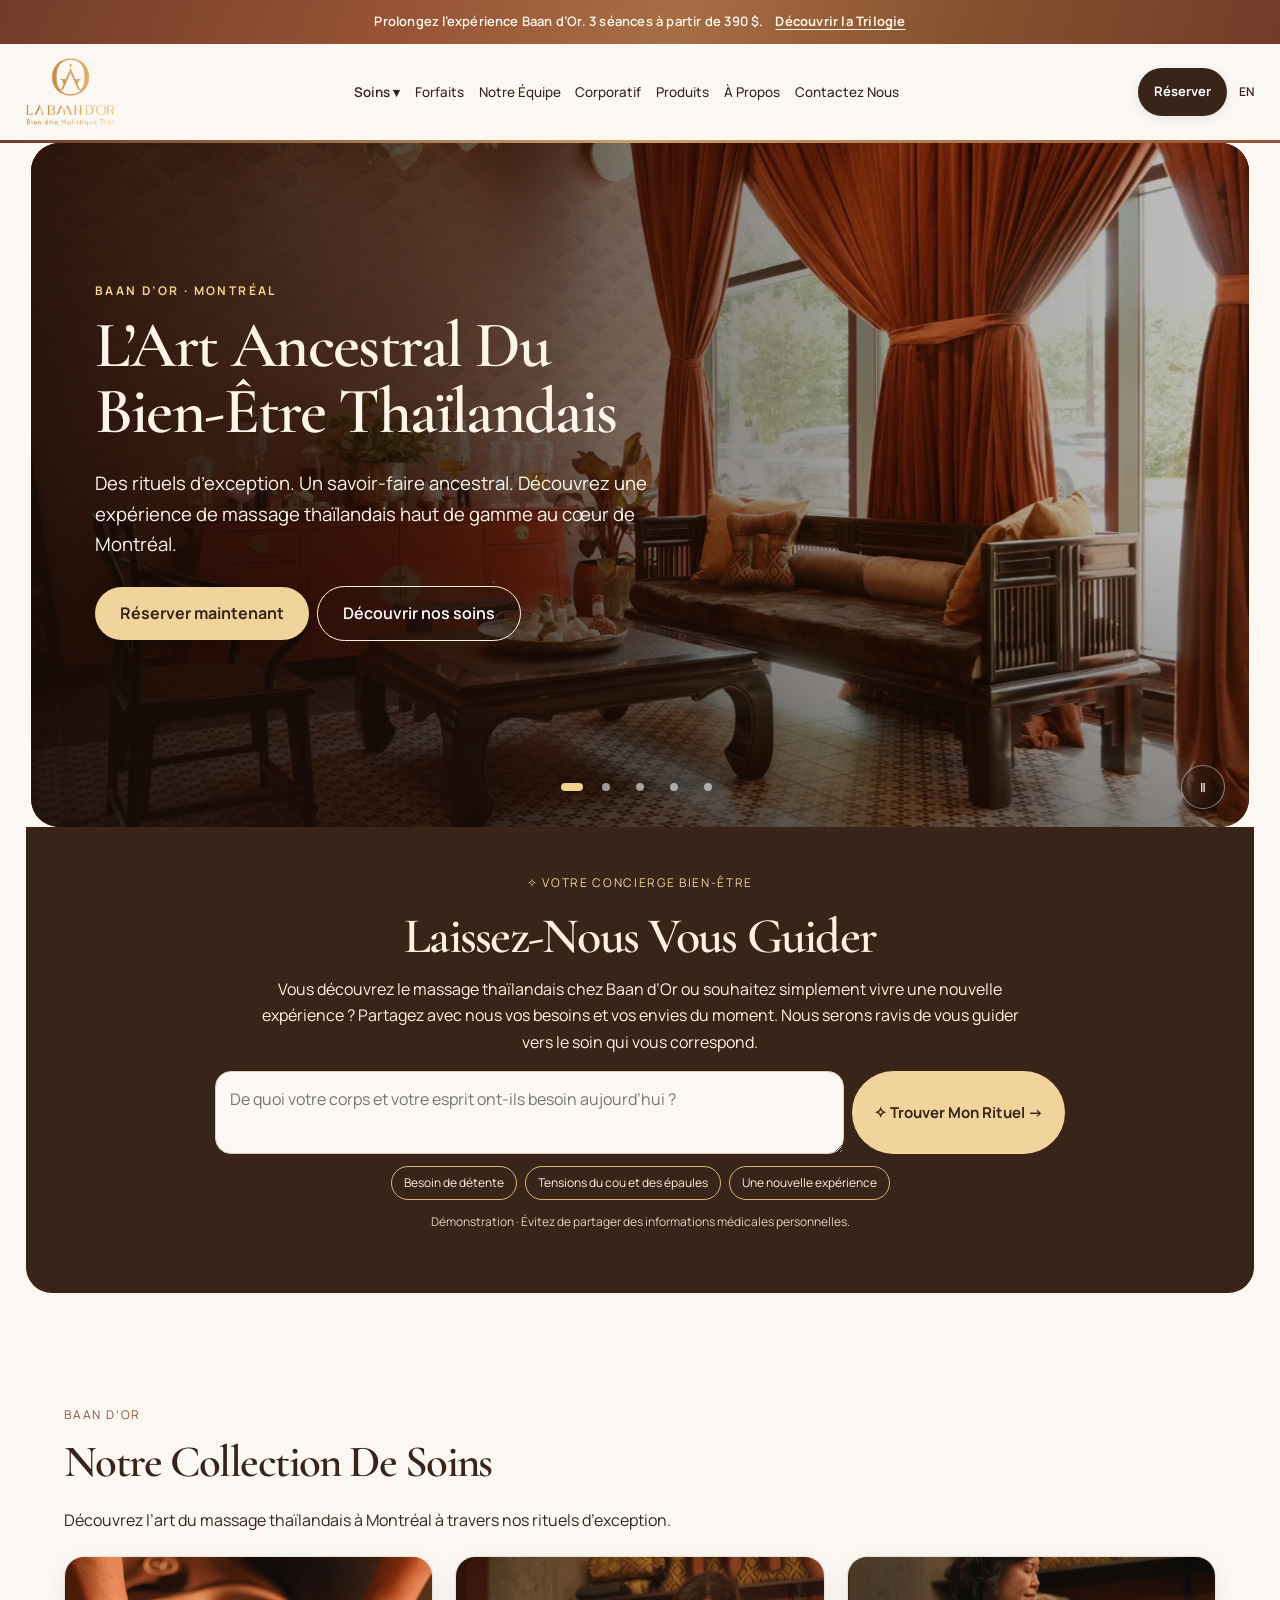
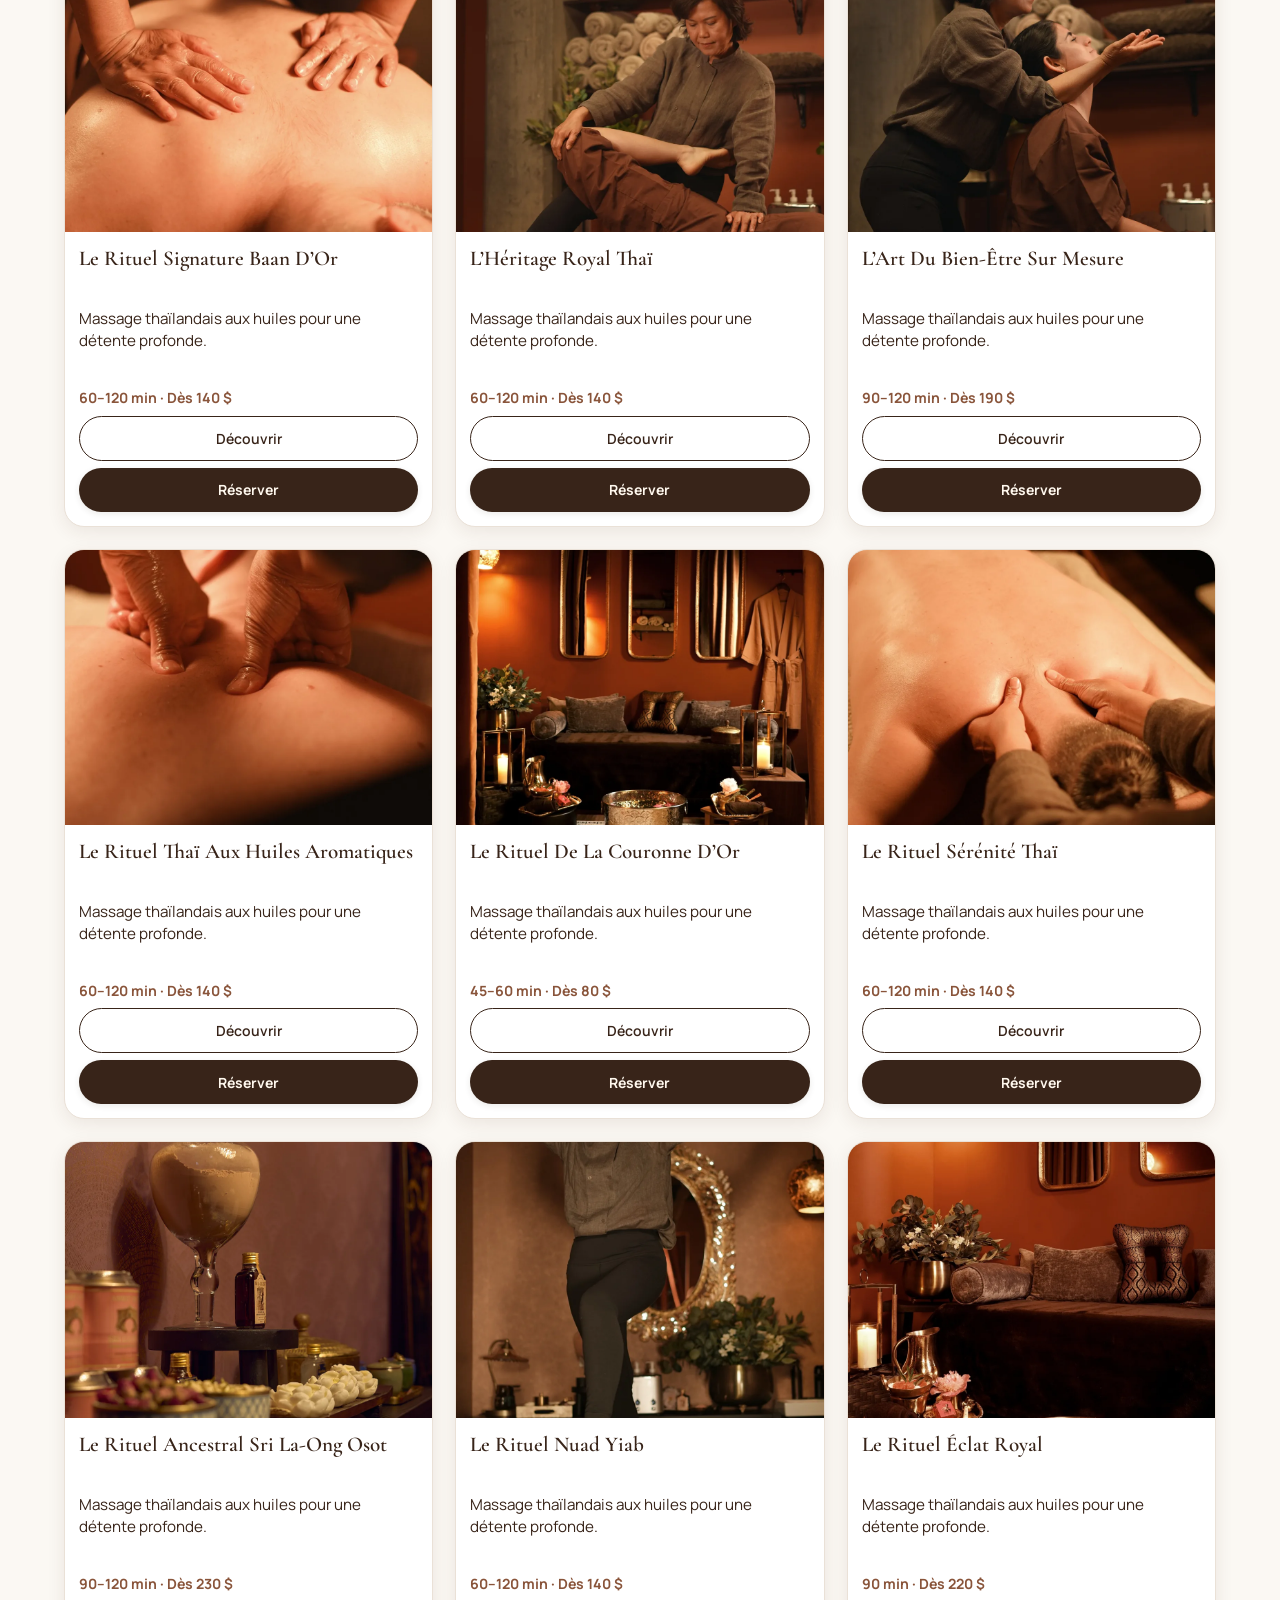
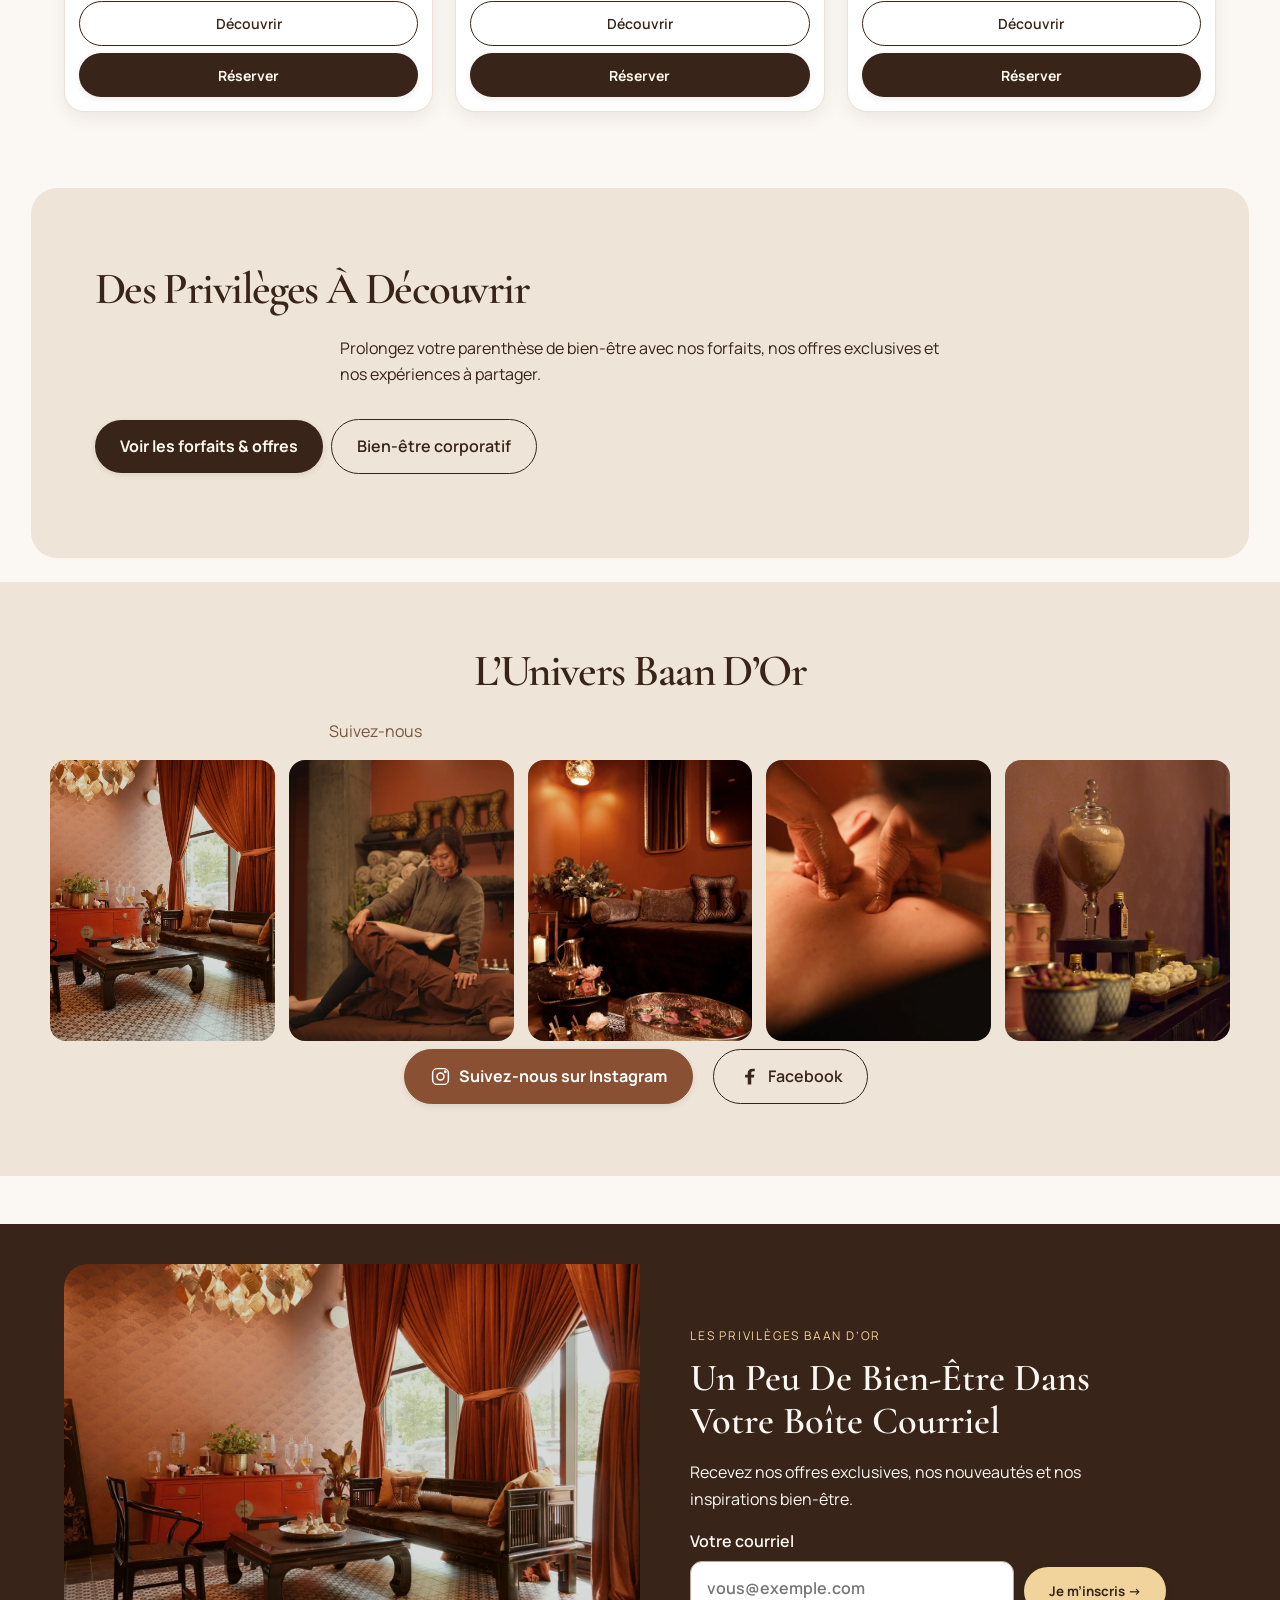
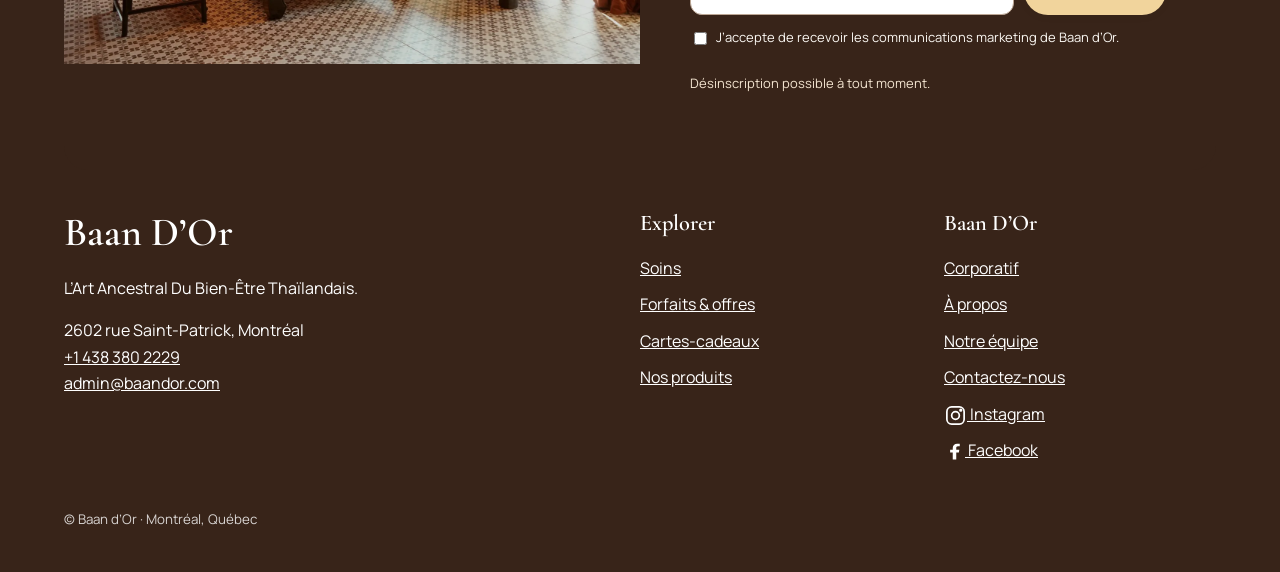
==== index.html @ 8dd13c06 "Add files via upload V19 - Launch Baan d'Or Website with AI Wellness Concierge Demo" ====
<!DOCTYPE html>

<html lang="fr"><head><meta charset="utf-8"/><meta content="width=device-width, initial-scale=1" name="viewport"/><title>Spa et massage thaïlandais à Montréal | Baan d’Or</title><meta content="Découvrez les massages thaïlandais et rituels de bien-être Baan d’Or à Montréal. Réservez votre soin ou explorez nos forfaits." name="description"/><meta content="noindex,nofollow" name="robots"/><link href="https://baandor.com/" rel="canonical"/><link href="https://baandor.com/" hreflang="fr-CA" rel="alternate"/><link href="https://baandor.com/en/" hreflang="en-CA" rel="alternate"/><meta content="Spa et massage thaïlandais à Montréal | Baan d’Or" property="og:title"/><meta content="Découvrez les massages thaïlandais et rituels de bien-être Baan d’Or à Montréal. Réservez votre soin ou explorez nos forfaits." property="og:description"/><meta content="https://baandor.com/assets/social.jpg" property="og:image"/><meta content="1200" property="og:image:width"/><meta content="630" property="og:image:height"/><meta content="Salon du spa Baan d’Or" property="og:image:alt"/><meta content="https://baandor.com/" property="og:url"/><meta content="website" property="og:type"/><meta content="fr_CA" property="og:locale"/><meta content="summary_large_image" name="twitter:card"/><link href="https://fonts.googleapis.com" rel="preconnect"/><link crossorigin="" href="https://fonts.gstatic.com" rel="preconnect"/><link href="https://fonts.googleapis.com/css2?family=Cormorant+Garamond:wght@500;600&amp;family=Manrope:wght@400;500;600;700&amp;display=swap" rel="stylesheet"/><link href="v14-base.css?v=16" rel="stylesheet"/><script defer="" src="analytics.js?v=16"></script><script defer="" src="forms-v11.js?v=16"></script><script defer="" src="quick-data.js?v=18"></script><script defer="" src="v13.js?v=18"></script><script type="application/ld+json">{"@context": "https://schema.org", "@graph": [{"@type": "DaySpa", "@id": "https://baandor.com/#spa", "name": "Baan d’Or", "url": "https://baandor.com/", "telephone": "+1-438-380-2229", "address": {"@type": "PostalAddress", "streetAddress": "2602 rue Saint-Patrick", "addressLocality": "Montréal", "addressRegion": "QC", "addressCountry": "CA"}, "image": "https://baandor.com/assets/social.jpg", "sameAs": ["https://www.facebook.com/profile.php?id=61591302726069", "https://www.instagram.com/la_baan_d_or/", "https://www.fresha.com/a/la-baan-dor-montreal-montreal-2602-rue-saint-patrick-btpmv1n1"]}, {"@type": "WebPage", "@id": "https://baandor.com/#webpage", "url": "https://baandor.com/", "name": "Spa et massage thaïlandais à Montréal | Baan d’Or", "description": "Découvrez les massages thaïlandais et rituels de bien-être Baan d’Or à Montréal. Réservez votre soin ou explorez nos forfaits.", "inLanguage": "fr-CA", "about": {"@id": "https://baandor.com/#spa"}}]}</script><link href="v15-layout.css?v=16" rel="stylesheet"/><link href="v16.css?v=16" rel="stylesheet"/><link href="v17.css?v=17-ready" rel="stylesheet"/><link rel="stylesheet" href="v18.css?v=18"/><script defer src="v18.js?v=18"></script></head><body><header><a class="promo" href="https://www.fresha.com/a/la-baan-dor-montreal-montreal-2602-rue-saint-patrick-btpmv1n1/packages" rel="noopener noreferrer" target="_blank"><span class="">Prolongez l’expérience Baan d’Or. 3 séances à partir de 390 $.</span><span class="promo-cta">Découvrir la Trilogie</span></a><nav><a class="logo" href="index.html"><img alt="La Baan d’Or – Bien-être holistique thaï" decoding="async" height="74" src="assets/logo.webp" width="96"/></a><div class="nav-menu" id="nav-menu"><details class="treatment-menu"><summary><span class="">Soins</span></summary><div class="treatment-dropdown"><a href="treatments.html"><span class="">Tous les soins</span></a><a href="treatment-1.html"><span class="">Le Rituel Signature Baan d’Or</span></a><a href="treatment-2.html"><span class="">L’Héritage Royal Thaï</span></a><a href="treatment-3.html"><span class="">L’Art du Bien-Être Sur Mesure</span></a><a href="treatment-4.html"><span class="">Le Rituel Thaï aux Huiles Aromatiques</span></a><a href="treatment-5.html"><span class="">Le Rituel de la Couronne d’Or</span></a><a href="treatment-6.html"><span class="">Le Rituel Sérénité Thaï</span></a><a href="treatment-7.html"><span class="">Le Rituel Ancestral Sri La-Ong Osot</span></a><a href="treatment-8.html"><span class="">Le Rituel Nuad Yiab</span></a><a href="treatment-9.html"><span class="">Le Rituel Éclat Royal</span></a></div></details><a class="navlink" href="packages.html">Forfaits</a><a class="navlink" href="notre-equipe.html">Notre équipe</a><a class="navlink" href="corporate.html">Corporatif</a><a class="navlink" href="products.html">Produits</a><a class="navlink" href="a-propos.html">À propos</a><a class="navlink" href="contact.html">Contactez-nous</a></div><a class="btn" href="https://www.fresha.com/a/la-baan-dor-montreal-montreal-2602-rue-saint-patrick-btpmv1n1/booking?menu=true&amp;share=true&amp;pId=3010365&amp;dppub=true" rel="noopener noreferrer" target="_blank"><span class="">Réserver</span></a><a class="lang-switch" href="en/index.html" hreflang="en" lang="en">EN</a><button aria-controls="nav-menu" aria-expanded="false" class="mobile-menu" type="button"><span class="">Menu</span> <span aria-hidden="true">☰</span></button></nav></header><main><div aria-label="Baan d’Or offers / Offres Baan d’Or" class="hero-frame" role="region"><div class="hero" data-slide="0" style="--mobile-position:center"><div class="copy"><p class="eyebrow">BAAN D’OR · MONTRÉAL</p><h1><span class="">L’Art ancestral du bien-être thaïlandais</span></h1><p><span class="">Des rituels d’exception. Un savoir-faire ancestral. Découvrez une expérience de massage thaïlandais haut de gamme au cœur de Montréal.</span></p><a class="btn" href="https://www.fresha.com/a/la-baan-dor-montreal-montreal-2602-rue-saint-patrick-btpmv1n1/booking?menu=true&amp;share=true&amp;pId=3010365&amp;dppub=true" rel="noopener noreferrer" target="_blank"><span class="">Réserver maintenant</span></a><a class="btn secondary" href="treatments.html"><span class="">Découvrir nos soins</span></a></div><img alt="L’art ancestral du bien-être thaïlandais" decoding="async" fetchpriority="high" height="1066" loading="eager" src="assets/photo-0.webp" width="1600"/></div><div class="hero" data-slide="1" hidden="" style="--mobile-position:center"><div class="copy"><p class="eyebrow">BAAN D’OR · MONTRÉAL</p><h2><span class="">L’Initiation Dorée</span></h2><p><span class="">30 minutes offertes : profitez de 90 minutes au prix de 60 lors de votre première visite. Au choix : Le Rituel Signature Baan d’Or ou L’Héritage Royal Thaï.</span></p><a class="btn" href="tel:+14383802229">Appelez-nous</a></div><img alt="L’Initiation Dorée" decoding="async" height="1600" loading="lazy" src="assets/photo-1.webp" width="1066"/></div><div class="hero" data-slide="2" hidden="" style="--mobile-position:center"><div class="copy"><p class="eyebrow">BAAN D’OR · MONTRÉAL</p><h2><span class="">Privilège Fidélité</span></h2><p><span class="">9 visites. La 10ᵉ offerte : profitez d’une séance de 90 minutes.</span></p><a class="btn" href="https://www.fresha.com/a/la-baan-dor-montreal-montreal-2602-rue-saint-patrick-btpmv1n1/booking?menu=true&amp;share=true&amp;pId=3010365&amp;dppub=true" rel="noopener noreferrer" target="_blank"><span class="">Réserver mon prochain soin</span></a></div><img alt="Privilège Fidélité" decoding="async" height="1600" loading="lazy" src="assets/photo-2.webp" width="1066"/></div><div class="hero" data-slide="3" hidden="" style="--mobile-position:center"><div class="copy"><p class="eyebrow">BAAN D’OR · MONTRÉAL</p><h2><span class="">L’Essence Duo sur mesure</span></h2><p><span class="">2 soins pour une personne · 90 minutes · 190 $. Composez votre propre rituel de massage thaïlandais.</span></p><a class="btn" href="https://www.fresha.com/a/la-baan-dor-montreal-montreal-2602-rue-saint-patrick-btpmv1n1/booking?menu=true&amp;share=true&amp;pId=3010365&amp;dppub=true" rel="noopener noreferrer" target="_blank"><span class="">Personnaliser mon rituel</span></a></div><img alt="L’Essence Duo sur mesure" decoding="async" height="1600" loading="lazy" src="assets/photo-3.webp" width="1066"/></div><div class="hero" data-slide="4" hidden="" style="--mobile-position:60% center"><div class="copy"><p class="eyebrow">BAAN D’OR · MONTRÉAL</p><h2><span class="">La Trilogie Baan d’Or</span></h2><p>Faites du bien-être un art de vivre. Choisissez 3 séances de 60 ou de 90 minutes, à partir de 390 $.</p><a class="btn" href="https://www.fresha.com/a/la-baan-dor-montreal-montreal-2602-rue-saint-patrick-btpmv1n1/packages" rel="noopener noreferrer" target="_blank">Découvrir la Trilogie</a></div><img alt="La Trilogie Baan d’Or" decoding="async" height="1600" loading="lazy" src="assets/photo-4.webp" width="1066"/></div><div aria-label="Choose a hero banner / Choisir une bannière" class="controls"><button aria-current="true" aria-label="Hero 1 / Bannière 1" data-dot="" onclick="slide(0)" type="button"></button><button aria-current="false" aria-label="Hero 2 / Bannière 2" data-dot="" onclick="slide(1)" type="button"></button><button aria-current="false" aria-label="Hero 3 / Bannière 3" data-dot="" onclick="slide(2)" type="button"></button><button aria-current="false" aria-label="Hero 4 / Bannière 4" data-dot="" onclick="slide(3)" type="button"></button><button aria-current="false" aria-label="Hero 5 / Bannière 5" data-dot="" onclick="slide(4)" type="button"></button><button aria-label="Pause background motion" aria-pressed="false" class="motion" id="motion-toggle" onclick="toggleMotion()" title="Pause / Pause animation" type="button">Ⅱ</button></div></div><section><p class="eyebrow">BAAN D’OR</p><h2><span class="">Notre collection de soins</span></h2><p class="v17-collection-intro">Découvrez l’art du massage thaïlandais à Montréal à travers nos rituels d’exception.</p><div class="grid"><article class="tile v17-treatment-card"><div class="v16-media card-media"><img alt="Massage thaïlandais signature et aromathérapie" decoding="async" height="1600" loading="lazy" src="assets/photo-3.webp" width="1066"/></div><div><h3><span class="">Le Rituel Signature Baan d’Or</span></h3><p class="v17-card-description">Massage thaïlandais aux huiles pour une détente profonde.</p><p class="card-price">60–120 min · Dès 140 $</p><a class="btn secondary" data-quick-view="1" href="treatment-1.html"><span class="">Découvrir</span></a><a class="btn" href="https://www.fresha.com/a/la-baan-dor-montreal-montreal-2602-rue-saint-patrick-btpmv1n1/booking?menu=true&amp;share=true&amp;pId=3010365&amp;dppub=true&amp;offerItems=sv%3A28000600" rel="noopener noreferrer" target="_blank"><span class="">Réserver</span></a></div></article><article class="tile v17-treatment-card"><div class="v16-media card-media"><img alt="Massage traditionnel thaïlandais" decoding="async" height="1600" loading="lazy" src="assets/photo-4.webp" width="1066"/></div><div><h3><span class="">L’Héritage Royal Thaï</span></h3><p class="v17-card-description">Massage thaïlandais aux huiles pour une détente profonde.</p><p class="card-price">60–120 min · Dès 140 $</p><a class="btn secondary" data-quick-view="1" href="treatment-2.html"><span class="">Découvrir</span></a><a class="btn" href="https://www.fresha.com/a/la-baan-dor-montreal-montreal-2602-rue-saint-patrick-btpmv1n1/booking?menu=true&amp;share=true&amp;pId=3010365&amp;dppub=true&amp;offerItems=sv%3A28000664" rel="noopener noreferrer" target="_blank"><span class="">Réserver</span></a></div></article><article class="tile v17-treatment-card"><div class="v16-media card-media"><img alt="Massage personnalisé" decoding="async" height="1600" loading="lazy" src="assets/photo-5.webp" width="1066"/></div><div><h3><span class="">L’Art du Bien-Être Sur Mesure</span></h3><p class="v17-card-description">Massage thaïlandais aux huiles pour une détente profonde.</p><p class="card-price">90–120 min · Dès 190 $</p><a class="btn secondary" data-quick-view="1" href="treatment-3.html"><span class="">Découvrir</span></a><a class="btn" href="https://www.fresha.com/a/la-baan-dor-montreal-montreal-2602-rue-saint-patrick-btpmv1n1/booking?menu=true&amp;share=true&amp;pId=3010365&amp;dppub=true" rel="noopener noreferrer" target="_blank"><span class="">Réserver</span></a></div></article><article class="tile v17-treatment-card"><div class="v16-media card-media"><img alt="Massage thaïlandais aux huiles aromatiques" decoding="async" height="1600" loading="lazy" src="assets/photo-8.webp" width="1066"/></div><div><h3><span class="">Le Rituel Thaï aux Huiles Aromatiques</span></h3><p class="v17-card-description">Massage thaïlandais aux huiles pour une détente profonde.</p><p class="card-price">60–120 min · Dès 140 $</p><a class="btn secondary" data-quick-view="1" href="treatment-4.html"><span class="">Découvrir</span></a><a class="btn" href="https://www.fresha.com/a/la-baan-dor-montreal-montreal-2602-rue-saint-patrick-btpmv1n1/booking?menu=true&amp;share=true&amp;pId=3010365&amp;dppub=true&amp;offerItems=sv%3A28000398" rel="noopener noreferrer" target="_blank"><span class="">Réserver</span></a></div></article><article class="tile v17-treatment-card"><div class="v16-media card-media"><img alt="Head Spa thaïlandais aux herbes et massage du cuir chevelu" decoding="async" height="1600" loading="lazy" src="assets/photo-1.webp" width="1066"/></div><div><h3><span class="">Le Rituel de la Couronne d’Or</span></h3><p class="v17-card-description">Massage thaïlandais aux huiles pour une détente profonde.</p><p class="card-price">45–60 min · Dès 80 $</p><a class="btn secondary" data-quick-view="1" href="treatment-5.html"><span class="">Découvrir</span></a><a class="btn" href="https://www.fresha.com/a/la-baan-dor-montreal-montreal-2602-rue-saint-patrick-btpmv1n1/booking?menu=true&amp;share=true&amp;pId=3010365&amp;dppub=true" rel="noopener noreferrer" target="_blank"><span class="">Réserver</span></a></div></article><article class="tile v17-treatment-card"><div class="v16-media card-media"><img alt="Massage thaïlandais de la tête, de la nuque et des épaules" decoding="async" height="1600" loading="lazy" src="assets/photo-10.webp" width="1066"/></div><div><h3><span class="">Le Rituel Sérénité Thaï</span></h3><p class="v17-card-description">Massage thaïlandais aux huiles pour une détente profonde.</p><p class="card-price">60–120 min · Dès 140 $</p><a class="btn secondary" data-quick-view="1" href="treatment-6.html"><span class="">Découvrir</span></a><a class="btn" href="https://www.fresha.com/a/la-baan-dor-montreal-montreal-2602-rue-saint-patrick-btpmv1n1/booking?menu=true&amp;share=true&amp;pId=3010365&amp;dppub=true" rel="noopener noreferrer" target="_blank"><span class="">Réserver</span></a></div></article><article class="tile v17-treatment-card"><div class="v16-media card-media"><img alt="Rituel traditionnel de bien-être thaïlandais" decoding="async" height="1600" loading="lazy" src="assets/photo-7.webp" width="1066"/></div><div><h3><span class="">Le Rituel Ancestral Sri La-Ong Osot</span></h3><p class="v17-card-description">Massage thaïlandais aux huiles pour une détente profonde.</p><p class="card-price">90–120 min · Dès 230 $</p><a class="btn secondary" data-quick-view="1" href="treatment-7.html"><span class="">Découvrir</span></a><a class="btn" href="https://www.fresha.com/a/la-baan-dor-montreal-montreal-2602-rue-saint-patrick-btpmv1n1/booking?menu=true&amp;share=true&amp;pId=3010365&amp;dppub=true&amp;offerItems=sv%3A28112658" rel="noopener noreferrer" target="_blank"><span class="">Réserver</span></a></div></article><article class="tile v17-treatment-card"><div class="v16-media card-media"><img alt="Massage thaïlandais avec les pieds" decoding="async" height="1600" loading="lazy" src="assets/photo-9.webp" width="1066"/></div><div><h3><span class="">Le Rituel Nuad Yiab</span></h3><p class="v17-card-description">Massage thaïlandais aux huiles pour une détente profonde.</p><p class="card-price">60–120 min · Dès 140 $</p><a class="btn secondary" data-quick-view="1" href="treatment-8.html"><span class="">Découvrir</span></a><a class="btn" href="https://www.fresha.com/a/la-baan-dor-montreal-montreal-2602-rue-saint-patrick-btpmv1n1/booking?menu=true&amp;share=true&amp;pId=3010365&amp;dppub=true&amp;offerItems=sv%3A28112671" rel="noopener noreferrer" target="_blank"><span class="">Réserver</span></a></div></article><article class="tile v17-treatment-card"><div class="v16-media card-media"><img alt="Spa capillaire et yoga du visage" decoding="async" height="1600" loading="lazy" src="assets/photo-6.webp" width="1066"/></div><div><h3><span class="">Le Rituel Éclat Royal</span></h3><p class="v17-card-description">Massage thaïlandais aux huiles pour une détente profonde.</p><p class="card-price">90 min · Dès 220 $</p><a class="btn secondary" data-quick-view="1" href="treatment-9.html"><span class="">Découvrir</span></a><a class="btn" href="https://www.fresha.com/a/la-baan-dor-montreal-montreal-2602-rue-saint-patrick-btpmv1n1/booking?menu=true&amp;share=true&amp;pId=3010365&amp;dppub=true" rel="noopener noreferrer" target="_blank"><span class="">Réserver</span></a></div></article></div></section><section class="dark"><h2><span class="">Des privilèges à découvrir</span></h2><p class="privilege-intro">Prolongez votre parenthèse de bien-être avec nos forfaits, nos offres exclusives et nos expériences à partager.</p><a class="btn" href="packages.html"><span class="">Voir les forfaits &amp; offres</span></a><a class="btn secondary" href="corporate.html"><span class="">Bien-être corporatif</span></a></section><section class="v16-social"><h2><span class="">L’univers Baan d’Or</span></h2><div class="gallery v16-gallery"><div class="v16-media gallery-media"><img alt="Salon du spa" decoding="async" height="1066" loading="lazy" src="assets/photo-0.webp" width="1600"/></div><div class="v16-media gallery-media"><img alt="Étirement thaïlandais assisté" decoding="async" height="1600" loading="lazy" src="assets/photo-4.webp" width="1066"/></div><div class="v16-media gallery-media"><img alt="Rituel d’accueil des pieds" decoding="async" height="1600" loading="lazy" src="assets/photo-6.webp" width="1066"/></div><div class="v16-media gallery-media"><img alt="Massage thaïlandais en gros plan" decoding="async" height="1600" loading="lazy" src="assets/photo-8.webp" width="1066"/></div><div class="v16-media gallery-media"><img alt="Produits botaniques thaïlandais" decoding="async" height="1600" loading="lazy" src="assets/photo-7.webp" width="1066"/></div></div><p class="v16-social-caption">Entrez dans notre univers de bien-être thaïlandais.</p><div class="v16-social-actions"><a class="btn bronze" href="https://www.instagram.com/la_baan_d_or/" rel="noopener noreferrer" target="_blank"><svg aria-hidden="true" fill="none" height="21" stroke="currentColor" stroke-width="1.7" viewbox="0 0 24 24" width="21"><rect height="18" rx="5" width="18" x="3" y="3"></rect><circle cx="12" cy="12" r="4"></circle><circle cx="17.5" cy="6.5" fill="currentColor" r=".8"></circle></svg> Suivez-nous sur Instagram</a><a class="btn secondary" href="https://www.facebook.com/profile.php?id=61591302726069" rel="noopener noreferrer" target="_blank"><svg aria-hidden="true" fill="currentColor" height="21" viewbox="0 0 24 24" width="21"><path d="M14 21v-8h3l.5-3H14V8c0-1 .4-2 2-2h2V3h-3c-3 0-5 2-5 5v2H7v3h3v8z"></path></svg> Facebook</a></div></section></main><footer class="site-footer"><section aria-label="Infolettre" class="v11-news"><img alt="Salon Baan d’Or" decoding="async" height="1066" loading="lazy" src="assets/photo-0.webp" width="1600"/><div class="v11-news-copy"><p class="eyebrow">LES PRIVILÈGES BAAN D’OR</p><h2>Un peu de bien-être dans votre boîte courriel</h2><p>Recevez nos offres exclusives, nos nouveautés et nos inspirations bien-être.</p><form data-v11-preview=""><div class="v11-news-row"><label>Votre courriel<input autocomplete="email" name="email" placeholder="vous@exemple.com" required="" type="email"/></label><button class="btn" type="submit">Je m’inscris →</button></div><label class="v11-consent"><input name="consent" required="" type="checkbox"/>J’accepte de recevoir les communications marketing de Baan d’Or.</label><p class="v11-note">Désinscription possible à tout moment.</p><p aria-live="polite" class="v11-status" role="status"></p></form></div></section><div class="footer-grid"><div><h2>Baan d’Or</h2><p><span class="">L’art ancestral du bien-être thaïlandais.</span></p><p>2602 rue Saint-Patrick, Montréal<br/><a href="tel:+14383802229">+1 438 380 2229</a></p></div><div><h3><span class="">Explorer</span></h3><a href="treatments.html"><span class="">Soins</span></a><a href="packages.html"><span class="">Forfaits &amp; offres</span></a><a href="gift-cards.html"><span class="">Cartes-cadeaux</span></a><a href="products.html">Nos produits</a></div><div><h3><span class="">Baan d’Or</span></h3><a href="corporate.html"><span class="">Corporatif</span></a><a href="a-propos.html">À propos</a><a href="notre-equipe.html">Notre équipe</a><a href="contact.html">Contactez-nous</a><a href="https://www.instagram.com/la_baan_d_or/" rel="noopener noreferrer" target="_blank"><svg aria-hidden="true" fill="none" height="23" stroke="currentColor" stroke-width="1.8" viewbox="0 0 24 24" width="23"><rect height="18" rx="5" width="18" x="3" y="3"></rect><circle cx="12" cy="12" r="4"></circle><circle cx="17.5" cy="6.5" fill="currentColor" r=".8"></circle></svg> Instagram</a><a class="social-link" href="https://www.facebook.com/profile.php?id=61591302726069" rel="noopener noreferrer" target="_blank"><svg aria-hidden="true" fill="currentColor" height="21" viewbox="0 0 24 24" width="21"><path d="M14 21v-8h3l.5-3H14V8c0-1 .4-2 2-2h2V3h-3c-3 0-5 2-5 5v2H7v3h3v8z"></path></svg> Facebook</a></div></div><small>© Baan d’Or · <span class="">Montréal, Québec</span></small></footer><script defer="" src="site.js?v=16"></script><script defer src="wellness-concierge.js?v=1"></script></body></html>
---- v14-base.css ----
*{box-sizing:border-box}body{margin:0;background:#f7eee3;color:#382419;font:16px/1.65 Arial,sans-serif}a{color:inherit}h1,h2,h3{font-family:Georgia,serif;font-weight:400;line-height:1.12;margin:0 0 20px}h1{font-size:clamp(2.5rem,5vw,5rem)}h2{font-size:clamp(2rem,3.5vw,3.3rem)}h3{font-size:1.55rem}p{max-width:65ch}header{background:#382419;color:#fff} .promo{display:block;text-align:center;background:#9d5038;color:#fff;padding:12px 16px;text-decoration:none;font-size:14px}nav{display:flex;gap:22px;align-items:center;flex-wrap:wrap;padding:20px max(4vw,20px)}nav a{text-decoration:none;font-size:14px}.logo{font:30px Georgia;color:#e7c787;margin-right:auto}.btn{display:inline-flex;align-items:center;justify-content:center;min-height:48px;padding:12px 24px;background:#d9b775;color:#382419;border:0;border-radius:4px;text-decoration:none;font-weight:bold;cursor:pointer;margin:8px 8px 8px 0}.secondary{background:transparent;border:1px solid currentColor;color:inherit}.hero{display:grid;grid-template-columns:1fr 1.15fr;min-height:590px;background:#382419;color:#fff}.hero .copy{align-self:center;padding:clamp(28px,6vw,100px)}.hero img{height:100%;width:100%;object-fit:cover;max-height:720px}.eyebrow{color:#d9b775;text-transform:uppercase;letter-spacing:.15em;font-size:12px}.controls{display:flex;justify-content:center;gap:10px;background:#382419;color:white;padding:12px}.controls button{border:1px solid #d9b775;background:transparent;color:white;min-width:44px;min-height:44px;cursor:pointer}.controls button[aria-current=true]{background:#d9b775;color:#382419}section{padding:65px max(5vw,22px)}.grid{display:grid;grid-template-columns:repeat(3,1fr);gap:24px}.tile{background:#fff;padding:0 0 22px}.tile img{width:100%;aspect-ratio:4/3;object-fit:cover}.tile div{padding:22px}.dark{background:#382419;color:#fff}.gallery{display:grid;grid-template-columns:repeat(5,1fr);gap:12px}.gallery img{width:100%;aspect-ratio:1;object-fit:cover}footer{padding:40px max(5vw,22px);background:#382419;color:#fff}html[lang=fr] .en,html[lang=en] .fr{display:none!important}button:focus-visible,a:focus-visible{outline:3px solid #b57b43;outline-offset:3px} [hidden]{display:none!important} @media(max-width:760px){nav{gap:12px}.logo{width:100%}.hero{grid-template-columns:1fr;min-height:0}.hero img{height:300px;grid-row:1}.hero .copy{padding:30px 22px}.grid{grid-template-columns:1fr}.gallery{grid-template-columns:repeat(2,1fr)}section{padding-block:40px}.btn{width:100%;margin-right:0}}
/* Immersive hero: identical visual hierarchy, semantic headings preserved. */
.hero {position:relative;display:flex;align-items:center;isolation:isolate;overflow:hidden;min-height:clamp(580px,78vh,900px);background:#382419;color:#fff;grid-template-columns:none;}
.hero img {position:absolute;inset:0;width:100%;height:100%;max-height:none;object-fit:cover;object-position:center;z-index:-2;animation:cinematic 22s ease-in-out infinite alternate;transform-origin:center;}
.hero:after {content:'';position:absolute;inset:0;z-index:-1;background:linear-gradient(90deg,rgba(25,13,8,.86) 0%,rgba(25,13,8,.69) 31%,rgba(25,13,8,.28) 68%,rgba(25,13,8,.12) 100%),linear-gradient(0deg,rgba(25,13,8,.35),transparent 45%);}
.hero .copy {position:relative;align-self:center;width:min(100%,850px);padding:64px max(5vw,28px) 76px;}
.hero h1,.hero h2 {font-family:Georgia,serif;font-weight:400;font-size:clamp(2.55rem,5.1vw,4.65rem);line-height:1.08;letter-spacing:-.025em;margin:0 0 22px;max-width:740px;color:#fff6e9;text-wrap:balance;}
.hero .eyebrow {font-size:12px;letter-spacing:.2em;color:#f1d28e;font-weight:bold;}
.hero .copy>p:not(.eyebrow){font-size:clamp(1rem,1.45vw,1.2rem);line-height:1.65;max-width:53ch;color:#fff8ee;}
.hero .btn{min-height:50px;}.hero .secondary{color:#fff;border-color:#e9cd97;}
.controls{align-items:center;gap:10px;padding:10px 14px;}.controls button{border-radius:50%;font-size:14px;}.controls .motion{border-radius:4px;padding:0 12px;}
@keyframes cinematic {from{transform:scale(1.015)}to{transform:scale(1.10)}}
html.motion-paused .hero img{animation-play-state:paused;}
@media(max-width:760px){.hero{min-height:clamp(570px,78svh,760px);align-items:flex-end;}.hero img{height:100%;object-position:var(--mobile-position,center);}.hero:after{background:linear-gradient(0deg,rgba(25,13,8,.94) 0%,rgba(25,13,8,.77) 36%,rgba(25,13,8,.16) 77%,rgba(25,13,8,.08) 100%);}.hero .copy{align-self:flex-end;padding:36px 24px 30px;}.hero h1,.hero h2{font-size:clamp(2.35rem,8.6vw,3.35rem);margin-bottom:16px;}.hero .btn{width:100%;margin:6px 0;}.hero .copy>p:not(.eyebrow){font-size:1rem;line-height:1.55;}.controls{gap:6px;}.controls button{min-width:38px;min-height:44px;}.controls .motion{padding:0 8px;}}
@media(prefers-reduced-motion:reduce){.hero img{animation:none!important;}}

/* Modern boutique storefront: generous whitespace and a restrained radius system. */
body{background:#fbf8f3;color:#382419;font-family:Arial,sans-serif;}
header{background:#fbf8f3;color:#382419;}
.promo{background:#99563c;padding:10px 18px;font-size:13px;letter-spacing:.015em;}
nav{padding:18px clamp(20px,4vw,64px);gap:clamp(12px,1.6vw,26px);}
nav .logo{color:#67432d;font-size:32px;letter-spacing:-.035em;}
nav .navlink{font-weight:500;}nav .navlink:hover{text-decoration:underline;text-underline-offset:5px;}
nav button{border:1px solid #c9b8a8;background:transparent;border-radius:999px;padding:9px 12px;color:#382419;cursor:pointer;}
.btn{border-radius:999px;padding:13px 25px;transition:background .2s,box-shadow .2s;}.btn:hover{box-shadow:0 3px 14px #0002;}.btn:not(.secondary):hover{background:#e8c88a;}
.hero-frame{position:relative;margin:0 clamp(14px,2.4vw,40px);border-radius:28px;overflow:hidden;background:#382419;}
.hero{min-height:clamp(580px,76vh,820px);border-radius:inherit;}
.hero .copy{padding-bottom:116px;}
.controls{position:absolute;z-index:5;bottom:18px;left:0;right:0;background:transparent;padding:0 14px;gap:2px;pointer-events:none;}
.controls button[data-dot]{position:relative;display:grid;place-items:center;min-width:32px;min-height:44px;width:32px;height:44px;border:0;background:transparent!important;padding:0;pointer-events:auto;}
.controls button[data-dot]::after{content:'';width:8px;height:8px;border-radius:999px;background:#ffffff90;transition:width .2s,background .2s;}
.controls button[data-dot][aria-current=true]::after{width:22px;background:#f1d28e;}
.controls .motion{position:absolute;right:24px;bottom:0;min-width:44px;min-height:44px;border:1px solid #ffffff70;background:#21170e70;border-radius:999px;padding:0 12px;pointer-events:auto;font-size:12px;}
section{padding:76px clamp(22px,5vw,80px);}section>h2{letter-spacing:-.035em;}
.grid{gap:26px;}.tile{background:#fff;border:1px solid #eae1d7;border-radius:22px;overflow:hidden;padding:0 0 10px;box-shadow:0 5px 20px #38241908;transition:transform .2s,box-shadow .2s;}.tile:hover{transform:translateY(-3px);box-shadow:0 10px 24px #38241912;}
.tile img{display:block;border-radius:20px 20px 0 0;}.tile div{padding:23px;}.tile h3{line-height:1.18;}.tile .btn{font-size:14px;}
section.dark{margin:0 clamp(14px,2.4vw,40px) 24px;border-radius:26px;background:#eee4d7;color:#382419;}section.dark .secondary{color:#382419;}.gallery{gap:14px;}.gallery img{border-radius:16px;display:block;}footer{margin-top:48px;}
@media(max-width:760px){nav{padding:13px 16px;gap:10px 15px;}nav .logo{width:auto;flex:1 0 60%;font-size:28px;}nav .navlink{font-size:12px;}nav .btn{width:auto;margin:0;font-size:13px;min-height:42px;padding:10px 17px;}.hero-frame{margin:0 10px;border-radius:20px;}.hero{min-height:clamp(590px,79svh,780px);}.hero .copy{padding:32px 22px 82px;}.hero .btn{min-height:46px;}.controls{bottom:12px;justify-content:center;padding-right:64px;}.controls .motion{right:12px;}.controls button[data-dot]{min-width:30px;width:30px;}.grid{grid-template-columns:repeat(2,minmax(0,1fr));gap:12px;}.tile{border-radius:16px;}.tile img{border-radius:15px 15px 0 0;}.tile div{padding:13px;}.tile h3{font-size:1.15rem;}.tile p{font-size:.87rem;line-height:1.5;}.tile .btn{padding:9px 10px;font-size:12px;min-height:44px;}section{padding:42px 16px;}section.dark{margin:0 10px 16px;border-radius:20px;}.gallery img{border-radius:12px;}}
@media(max-width:350px){.grid{grid-template-columns:1fr;}.hero .copy{padding-inline:17px;}}
@media(prefers-reduced-motion:reduce){*{transition:none!important;}.tile:hover{transform:none;}}

/* V4: refined editorial typography and metallic copper announcement bar */
body,button,input,select,textarea{font-family:Manrope,Arial,sans-serif;}
h1,h2,h3,.hero h1,.hero h2,nav .logo{font-family:'Cormorant Garamond',Georgia,serif;font-weight:600;}
.hero h1,.hero h2{letter-spacing:-.025em;line-height:1.02;}
nav a,.btn,.promo{font-weight:600;}
.promo{position:relative;overflow:hidden;isolation:isolate;background:linear-gradient(110deg,#794029 0%,#a15c3c 27%,#b47752 49%,#a56343 73%,#794029 100%);color:#fff;text-shadow:0 1px 3px #48251d; padding:12px 18px;}
.promo::after{content:'';position:absolute;inset:0;z-index:-1;pointer-events:none;background:linear-gradient(110deg,transparent 36%,#fbe0b633 49%,transparent 62%);transform:translateX(-120%);animation:copper-shimmer 12s ease-in-out infinite;}
@keyframes copper-shimmer{0%,70%{transform:translateX(-120%)}90%,100%{transform:translateX(120%)}}
@media(prefers-reduced-motion:reduce){.promo::after{animation:none;}}
html.motion-paused .promo::after{animation-play-state:paused;}

/* High contrast conversion hierarchy */
.promo{display:flex;align-items:center;justify-content:center;flex-wrap:wrap;gap:8px 16px;background:linear-gradient(110deg,#713c29,#965234 28%,#9e5b3c 50%,#925033 75%,#713c29);text-shadow:none;}
.promo-cta{display:inline-flex;align-items:center;justify-content:center;min-height:40px;border-radius:999px;padding:8px 19px;background:#fff3df;color:#59301e;font-weight:700;box-shadow:0 2px 7px #30160c45;white-space:nowrap;}
.promo:hover .promo-cta{background:#fff;box-shadow:0 3px 10px #30160c66;}
.btn:not(.secondary){background:#382419;color:#fff8ee;font-weight:700;box-shadow:0 2px 6px #38241919;}
.btn:not(.secondary):hover{background:#65402b;color:#fff;}
.hero .btn:not(.secondary){background:#f1d49c;color:#382419;box-shadow:0 4px 18px #0004;}
.hero .btn:not(.secondary):hover{background:#ffe5b5;color:#382419;}
.hero .secondary{background:#24160d40;color:#fff;border-color:#fff3df;}
@media(max-width:760px){.promo{padding:9px 14px;gap:6px 12px;font-size:12px;}.promo-cta{min-height:44px;padding:8px 16px;}.hero .btn{font-weight:700;}}

:root{--ivory:#fbf8f3;--chocolate:#382419;--champagne:#f1d49c;--copper:#965234;--sand:#eee4d7} .nav-menu{display:flex;align-items:center;gap:clamp(10px,1.5vw,24px)}.treatment-menu{position:relative;font-size:14px;font-weight:600}.treatment-menu summary{cursor:pointer;list-style:none}.treatment-menu summary:after{content:' ▾'}.treatment-dropdown{position:absolute;top:calc(100% + 12px);left:0;width:min(340px,90vw);padding:12px;background:var(--ivory);border:1px solid #e2d4c4;box-shadow:0 12px 35px #38241925;border-radius:16px;z-index:30;display:grid}.treatment-dropdown a{padding:9px 12px}.mobile-menu{display:none}nav{position:relative;z-index:15}.site-footer .footer-grid{display:grid;grid-template-columns:2fr 1fr 1fr;gap:32px;margin-bottom:32px}.site-footer .footer-grid>div>a{display:block;margin:10px 0}.site-footer h2{font-size:2.5rem}.site-footer h3{font-size:1.4rem}.site-footer small{opacity:.8}.detail-intro{max-width:1050px;margin:auto}.detail-intro p{font-size:1.12rem}.detail-intro .eyebrow,section:not(.dark)>.eyebrow{color:#89543a}.detail-actions{display:flex;flex-wrap:wrap;gap:8px}.hero:not([data-slide]){margin:0 clamp(14px,2.4vw,40px);border-radius:28px;min-height:clamp(430px,65vh,680px)}.hero:not([data-slide]) .copy{padding-bottom:64px}.tile{display:flex;flex-direction:column}.tile>div{display:flex;flex-direction:column;flex:1}.tile>div>a:first-of-type{margin-top:auto}.tile img{aspect-ratio:4/3}.tile .btn{width:100%;margin-right:0}.tile h3{font-size:1.65rem}.tile p{overflow-wrap:anywhere}.hero-frame .hero{margin:0}.hero-frame .controls{z-index:6}.promo:after{animation:none}.site-footer a:hover{text-decoration:underline}.breadcrumbs{font-size:13px;padding:14px clamp(20px,4vw,64px);color:#765542}.breadcrumbs a{text-underline-offset:3px}.price-note{font-size:.9rem;color:#765542}.related{background:#eee4d7;border-radius:24px;margin:20px clamp(14px,2.4vw,40px)}.lang-switch{font-size:12px}.page-intro{padding-bottom:18px}.hero .copy{max-width:850px}.hero img{animation-iteration-count:1;animation-fill-mode:both}@media(max-width:1100px){.mobile-menu{display:block}.nav-menu{display:none;flex-basis:100%;order:5;align-items:stretch;flex-direction:column;padding:10px 0}.nav-menu.open{display:flex}.nav-menu .navlink,.treatment-menu summary{padding:8px 0;font-size:16px}.treatment-dropdown{position:static;box-shadow:none;width:100%;margin-top:8px}.logo{margin-right:auto}}@media(max-width:760px){nav .logo{flex:1 1 auto}.site-footer .footer-grid{grid-template-columns:1fr 1fr;gap:22px}.site-footer .footer-grid>div:first-child{grid-column:1/-1}.hero:not([data-slide]){margin:0 10px;border-radius:20px;min-height:520px}.hero:not([data-slide]) .copy{padding-bottom:36px}.tile h3{font-size:1.2rem}.tile .btn{min-height:44px}.detail-actions .btn{width:100%}.promo{font-size:12px}.nav-menu .navlink{font-size:16px}.hero-frame .hero{min-height:clamp(600px,80svh,800px)}}@media(max-width:390px){nav{gap:8px}nav .logo{font-size:25px}nav .btn{padding:9px 12px}nav button{padding:8px}.controls .motion{right:8px}} .corporate-content{--gold:#f1d49c;--brown:#382419;--ivory:#fbf8f3;--terra:#965234;--ink:#382419;--muted:#765542}.corporate-content .wrap{max-width:1120px;margin:auto;padding:0 20px}.corporate-content .hero .wrap{position:relative;z-index:2;width:100%;padding:64px clamp(20px,5vw,80px)}.corporate-content .hero .wrap h1{max-width:780px}.corporate-content .hero .wrap p{max-width:55ch}.corporate-content .hero img{z-index:-2}.corporate-content .hero .btn.p{background:#f1d49c;color:#382419}.corporate-content .hero .btn.s{background:transparent;color:#fff;border:1px solid #fff}.corporate-content .trust{padding:22px 0}.corporate-content .trust ul{list-style:none;display:grid;grid-template-columns:repeat(3,1fr);gap:14px;padding:0}.corporate-content .trust li{padding:14px;background:#eee4d7;border-radius:14px}.corporate-content .formats{display:grid;grid-template-columns:1fr 1fr;gap:20px}.corporate-content .fmt{padding:25px;border:1px solid #e6d8c9;border-radius:22px;background:#fff}.corporate-content .fmt.big{background:#eee4d7}.corporate-content .fmt a,.corporate-content .press a{display:inline-flex;padding:12px 18px;background:#382419;color:#fff;border-radius:999px;text-decoration:none;font-weight:700}.corporate-content .why{display:grid;grid-template-columns:1fr 1fr;gap:28px;align-items:center}.corporate-content .why img,.corporate-content .venue img{width:100%;height:100%;object-fit:cover;border-radius:20px}.corporate-content .venue{display:grid;grid-template-columns:2fr 1fr;gap:14px}.corporate-content .venue figure{margin:0;min-height:180px}.corporate-content .venue figure:first-child{grid-row:span 2}.corporate-content .steps{display:grid;grid-template-columns:repeat(4,1fr);gap:16px;padding-left:20px}.corporate-content details{padding:14px 0;border-bottom:1px solid #d5c3b0}.corporate-content summary{cursor:pointer;font-weight:700}.corporate-content .press,.corporate-content .final{background:#eee4d7;border-radius:24px;margin:14px clamp(10px,2.4vw,40px)}.corporate-content .bar{display:none}.corporate-content .scallop{display:none}.corporate-content .final{text-align:center}.corporate-content .final p{margin-inline:auto}.corporate-content .btn.s{background:transparent;border:1px solid currentColor;color:#382419}dialog{border:0;padding:0;width:min(620px,calc(100% - 24px));max-height:90dvh;overflow:auto;background:#fbf8f3;color:#382419;border-radius:22px;overscroll-behavior:contain}dialog::backdrop{background:#20120cbb}.modal-head{position:sticky;top:0;background:#fbf8f3;display:flex;justify-content:space-between;align-items:center;padding:18px 24px;z-index:2}.modal-head h2{margin:0;font-size:1.9rem}.modal-head button{border:0;background:transparent;font-size:28px;min-width:44px;min-height:44px;cursor:pointer}dialog form{display:grid;gap:14px;padding:18px 24px}dialog label{display:grid;gap:4px;font-weight:600}dialog input,dialog textarea,dialog select{width:100%;min-width:0;font-size:16px;padding:12px;border:1px solid #bfa995;border-radius:10px;min-height:44px;background:#fff}dialog .check{display:flex;align-items:flex-start;gap:8px;font-weight:400}dialog .check input{width:auto;min-height:0}body:has(dialog[open]){overflow:hidden}#form-status{font-size:.9rem;color:#965234}@media(max-width:760px){.corporate-content .formats,.corporate-content .why,.corporate-content .steps,.corporate-content .trust ul{grid-template-columns:1fr}.corporate-content .venue{grid-template-columns:1fr 1fr}.corporate-content .venue figure:first-child{grid-column:1/-1;grid-row:auto}.corporate-content .hero .wrap{padding:30px 22px}.corporate-content .wrap{padding:0}.corporate-content .bar{position:fixed;bottom:0;left:0;right:0;display:flex;padding:8px 12px;background:#382419;z-index:10;gap:10px}.corporate-content .bar a{background:#f1d49c;color:#382419;border-radius:999px;padding:12px;flex:1;text-align:center;text-decoration:none;font-weight:700}.corporate-content .bar a.t{flex:0 0 48px}.corporate-content{padding-bottom:64px}dialog form{padding:16px}.modal-head{padding:12px 16px}}
/* Analytics preferences */
.bd-consent{position:fixed;z-index:10000;bottom:16px;left:16px;right:16px;max-width:540px;margin:0 auto;background:#fbf8f3;color:#382419;padding:18px;border:1px solid #d3b89d;border-radius:20px;box-shadow:0 8px 40px #38241933;font:14px/1.5 Manrope,Arial,sans-serif}.bd-consent[hidden]{display:none!important}.bd-consent p{margin:0 0 12px}.bd-consent div{display:flex;gap:10px}.bd-consent button{flex:1;border:1px solid #382419;border-radius:30px;padding:12px;background:#382419;color:white;font:inherit;cursor:pointer}.bd-privacy-link{background:none;border:0;color:inherit;text-decoration:underline;cursor:pointer;font:inherit;padding:8px}.bd-consent button:focus-visible,.bd-privacy-link:focus-visible{outline:3px solid #965234;outline-offset:3px}

/* V12 team navigation */
@media(min-width:1101px) and (max-width:1450px){nav{gap:12px;padding-inline:20px}.nav-menu{gap:12px}nav .navlink{font-size:13px}}
@media(max-width:1250px){.mobile-menu{display:block}.nav-menu{display:none;flex-basis:100%;order:5;align-items:stretch;flex-direction:column;padding:10px 0}.nav-menu.open{display:flex}}

/* V11 shared editorial and forms */
.v11-hero{margin:12px clamp(10px,2.4vw,40px);border-radius:28px;min-height:clamp(460px,70vh,790px)}.v11-hero .copy{max-width:760px}.v11-hero h1{font-size:clamp(3rem,6vw,5rem)}.v11-editorial{max-width:1440px;margin:auto;padding:clamp(40px,6vw,90px) clamp(18px,5vw,72px)}.v11-intro{text-align:center}.v11-intro p{margin-inline:auto}.v11-product{display:grid;grid-template-columns:1fr 1fr;gap:clamp(25px,6vw,90px);align-items:center;padding:0;margin:0 auto 64px}.v11-product:nth-child(even) img{order:2}.v11-product img{width:100%;height:clamp(420px,58vw,680px);object-fit:cover;border-radius:24px;background:#382419}.v11-product h2{margin:10px 0}.v11-product .eyebrow,.v11-intro .eyebrow{color:#965234}.v11-product p{margin:16px 0}.v11-product .btn,.v11-contact .btn{background:#382419;color:white}.v11-contact{display:grid;grid-template-columns:0.85fr 1.15fr;gap:clamp(24px,5vw,80px);align-items:start}.v11-contact aside{background:#eee4d7;border-radius:24px;padding:32px}.v11-contact aside a{overflow-wrap:anywhere}.v11-form{padding:clamp(20px,4vw,40px);background:#fff;border:1px solid #e6d8c9;border-radius:24px;display:grid;gap:17px}.v11-form label,.v11-news label{display:grid;gap:6px;font-weight:600}.v11-form input,.v11-form select,.v11-form textarea,.v11-news input[type=email]{width:100%;min-width:0;font:inherit;padding:13px 16px;border:1px solid #bca795;border-radius:12px;background:#fff;color:#382419;min-height:50px}.v11-form input:focus,.v11-form textarea:focus,.v11-form select:focus,.v11-news input:focus{outline:3px solid #d9b775;outline-offset:2px}.v11-fields{display:grid;grid-template-columns:1fr 1fr;gap:16px}.v11-news{display:grid;grid-template-columns:1fr 1fr;align-items:stretch;background:#382419;color:#fbf8f3;border-radius:24px;overflow:hidden;margin:0 0 40px; padding:0}.v11-news img{width:100%;height:100%;max-height:400px;object-fit:cover}.v11-news-copy{padding:clamp(24px,4vw,50px)}.v11-news h2{font-size:clamp(2rem,3vw,3rem);margin:8px 0}.v11-news .eyebrow{color:#f1d49c}.v11-news form{display:grid;gap:12px}.v11-news-row{display:flex;gap:10px;align-items:end}.v11-news-row label{flex:1;min-width:0}.v11-news .btn{background:#f1d49c;color:#382419;margin:0;white-space:nowrap}.v11-consent{display:flex!important;align-items:flex-start;gap:8px;font-size:13px;font-weight:400!important}.v11-consent input{margin-top:5px}.v11-status{font-size:14px;margin:0}.v11-note{font-size:13px;color:#765542}.v11-news .v11-note{color:#f3e4d0}.v11-news .v11-status{color:#f1d49c}.v11-contact .v11-note{margin:0}.v11-contact-photo{width:100%;max-height:480px;object-fit:cover;border-radius:22px;margin-top:24px}@media(max-width:900px){.v11-contact,.v11-product,.v11-news{grid-template-columns:1fr}.v11-product:nth-child(even) img{order:0}.v11-product img{height:clamp(330px,90vw,560px)}.v11-news img{height:210px}.v11-news-row{display:grid}.v11-hero{border-radius:20px;min-height:540px}.v11-fields{grid-template-columns:1fr}}
/* V13 Modern Copper refinements */
nav .logo{display:flex;align-items:center;justify-content:center;width:auto;flex:0 0 auto;margin-right:10px}nav .logo img{display:block;width:96px;height:74px;object-fit:contain}nav{gap:clamp(12px,1.4vw,24px)}.nav-menu{gap:clamp(16px,1.7vw,30px)}.nav-menu a,.nav-menu summary{white-space:nowrap}.privilege-intro{max-width:60ch;margin:0 auto 24px}.bronze-cta{display:inline-flex;align-items:center;gap:10px;background:linear-gradient(110deg,#713c29,#a36342,#79402b)!important;color:#fff!important;border:1px solid #c48b60}.site-footer a svg{vertical-align:middle}.corporate-content .steps{list-style:none;padding:0;gap:18px}.corporate-content .steps li{background:#fbf8f3;border:1px solid #e5d7c6;padding:24px 20px;border-radius:22px;display:flex;flex-direction:column;align-items:flex-start;gap:10px;min-width:0}.step-icon{display:grid;place-items:center;width:56px;height:56px;background:#eee4d7;color:#965234;border-radius:50%}.step-kicker{color:#965234;font-size:12px;letter-spacing:.15em}.corporate-content .steps strong{font-size:1.08rem;line-height:1.3}.corporate-content .steps p{font-size:.94rem;margin:0;line-height:1.6}.venue-address{margin-top:24px}.bd-quick{width:min(680px,calc(100% - 32px));border-radius:26px;position:fixed;max-height:90dvh;overflow:auto}.quick-close{position:sticky;top:12px;float:right;z-index:4;margin:12px 12px -56px 0;width:44px;height:44px;border:0;border-radius:50%;background:#fbf8f3;color:#382419;font-size:28px;cursor:pointer;box-shadow:0 2px 12px #38241930}.quick-image{display:block;width:100%;max-height:320px;aspect-ratio:16/9;object-fit:cover}.quick-body{padding:28px;display:grid;gap:12px}.quick-body h2,.quick-body p{margin:0}.quick-body .btn{width:100%;margin:0;text-align:center}.quick-note{font-size:13px;color:#765542}.quick-body .btn.secondary{color:#382419;border:1px solid #382419;background:transparent}.bd-quick:not(:has(.quick-image)) .quick-body{padding-top:62px}
@media(min-width:761px) and (max-width:1050px){.grid{grid-template-columns:repeat(2,minmax(0,1fr))}.corporate-content .steps{grid-template-columns:repeat(2,minmax(0,1fr))}}
@media(max-width:1350px){.mobile-menu{display:block}.nav-menu{display:none;flex-basis:100%;order:5;align-items:stretch;flex-direction:column;padding:12px 0;gap:8px}.nav-menu.open{display:flex}.nav-menu .navlink,.treatment-menu summary{padding:10px 0;font-size:16px}.treatment-dropdown{position:static;box-shadow:none;width:100%;margin-top:8px}.logo{margin-right:auto!important}}
@media(max-width:760px){.grid,.corporate-content .formats,.corporate-content .steps,.corporate-content .venue,.corporate-content .trust ul,.team-grid,.package-grid,.gallery,.story-ritual-grid,.story-team-grid{grid-template-columns:1fr!important}.tile{border-radius:22px}.tile img{aspect-ratio:4/3;border-radius:20px 20px 0 0}.tile>div{padding:22px;gap:10px}.tile h3{font-size:1.8rem;margin:0}.tile p{font-size:1rem;margin:0 0 8px}.tile>div>a:first-of-type{margin-top:0}.tile .btn{font-size:15px;min-height:48px}.corporate-content .venue figure:first-child{grid-column:auto}.corporate-content .steps li{padding:20px}.bd-quick{width:100%;max-width:none;height:100dvh;max-height:100dvh;margin:0;border-radius:0}.quick-body{padding:24px}.quick-image{max-height:42dvh}.quick-close{top:12px}.nav-menu .navlink,.treatment-menu summary{white-space:normal}nav .logo{flex:0 0 auto}nav .logo img{width:70px;height:55px}nav{gap:8px}.promo{line-height:1.4}.site-footer .footer-grid{grid-template-columns:1fr}.gallery img{width:100%;height:auto;aspect-ratio:4/3;object-fit:cover}}
@media(max-width:760px){.pkg-grid,.pkg-offers,.story-team,.story-steps,.story-split,.v11-product,.v11-contact,.v11-news{grid-template-columns:1fr!important}.pkg-card,.pkg-feature{min-width:0}.pkg-card .btn{width:100%}.corporate-content .venue figure:first-child{grid-row:auto}}

@media(max-width:767px){main .grid,main .pkg-grid,main .pkg-offers,main .story-team,main .story-steps,main .story-ritual-grid,main .team-grid,main .v11-product,main .v11-contact,main .corporate-content .formats,main .corporate-content .steps,main .corporate-content .venue{grid-template-columns:minmax(0,1fr)!important}main .tile{min-width:0}main .tile>div{gap:12px}main .tile .btn{width:100%}}
---- v15-layout.css ----
/* V15: compact premium cards and visible desktop navigation */
main .tile{padding:0;min-width:0;overflow:hidden;border-radius:20px;display:flex;flex-direction:column;box-shadow:0 4px 18px #38241909}
main .tile>img{display:block;width:100%;height:auto;aspect-ratio:4/3;object-fit:cover;object-position:center 55%;flex:none;border-radius:0}
main .tile>div{padding:20px;display:flex;flex-direction:column;gap:10px;flex:1;min-width:0}
main .tile h3{font-size:clamp(1.35rem,2vw,1.85rem);line-height:1.15;margin:0}
main .tile p{font-size:.95rem;line-height:1.5;margin:0 0 4px}
main .tile>div>a:first-of-type{margin-top:auto}
main .tile .btn{margin-bottom:0;min-height:44px;padding:10px 12px;font-size:14px;white-space:normal;text-align:center}
main .grid:has(>.tile){grid-template-columns:repeat(3,minmax(0,1fr))!important;gap:22px}
@media(min-width:900px){header nav{display:flex;flex-wrap:nowrap;gap:clamp(8px,1vw,20px);padding:12px clamp(12px,2vw,32px)}header nav .logo{margin-right:0!important;flex:0 0 auto}header nav .logo img{width:clamp(72px,7vw,110px);height:72px;object-fit:contain}header nav .nav-menu{display:flex!important;flex:1 1 auto;flex-direction:row;align-items:center;justify-content:center;order:0;gap:clamp(8px,1.15vw,24px);padding:0;min-width:0}header nav .nav-menu .navlink,header nav .treatment-menu summary{font-size:clamp(11px,1.05vw,15px);white-space:nowrap;padding:8px 0}header nav .mobile-menu{display:none!important}header nav .btn{flex:none;padding:10px 16px;margin:0;white-space:nowrap;font-size:13px}header nav .treatment-dropdown{position:absolute;width:min(340px,90vw);box-shadow:0 8px 24px #38241922}header nav .lang-switch{flex:none}}
@media(max-width:1050px){main .grid:has(>.tile){grid-template-columns:repeat(2,minmax(0,1fr))!important;gap:16px}}
@media(max-width:899px){header nav .mobile-menu{display:block}header nav .nav-menu{display:none}header nav .nav-menu.open{display:flex}}
@media(max-width:600px){main .grid:has(>.tile){gap:12px}main .tile{border-radius:15px}main .tile>img{aspect-ratio:4/3}main .tile>div{padding:12px;gap:8px}main .tile h3{font-size:1.25rem}main .tile p{font-size:.82rem;line-height:1.45}main .tile .btn{font-size:12px;padding:9px 5px;min-height:44px}}
@media(max-width:350px){main .grid:has(>.tile){grid-template-columns:1fr!important}}
---- v16.css ----
/* V16 — predictable media boxes, responsive editorial cards, direct booking */
.v16-media{position:relative;display:block!important;padding:0!important;overflow:hidden;width:100%;min-width:0;flex:none;background:#eee4d7;border-radius:18px;aspect-ratio:4/3}
.v16-media>img{position:absolute!important;inset:0!important;display:block!important;width:100%!important;height:100%!important;min-height:0!important;max-height:none!important;max-width:none!important;object-fit:cover!important;aspect-ratio:auto!important;border-radius:0!important;transform:none!important;margin:0!important}
main .tile>.card-media{aspect-ratio:4/3;border-radius:0}
main .tile>.card-media img{object-position:center 55%}
main .tile>.card-media+div{padding:18px;display:flex;flex-direction:column;gap:10px;flex:1}
main .tile .card-price{font-size:.88rem;color:#89543a;font-weight:700;margin:0 0 4px}
main .tile .btn{min-height:44px}
main .v16-social{background:#eee4d7;text-align:center;padding:clamp(28px,5vw,70px) clamp(16px,4vw,50px)}
main .v16-social h2{margin-bottom:22px}
main .v16-gallery{display:grid!important;grid-template-columns:repeat(5,minmax(0,1fr))!important;gap:14px;max-width:1440px;margin:0 auto}
.v16-gallery .gallery-media{aspect-ratio:4/5;border-radius:16px}
.v16-gallery .gallery-media:nth-child(2) img{object-position:50% 65%}
.v16-social-caption{margin:20px auto 12px;color:#765542}
.v16-social-actions{display:flex;gap:12px;justify-content:center;flex-wrap:wrap}
.v16-social-actions .btn,.social-link{display:inline-flex;align-items:center;justify-content:center;gap:8px}
.v16-social-actions .bronze{background:#895034;color:#fff;border:1px solid #895034}
footer a.social-link{justify-content:flex-start}
main .v16-detail{max-width:1280px;margin:0 auto;display:grid;grid-template-columns:minmax(0,1.45fr) minmax(290px,.8fr);gap:clamp(28px,6vw,80px);align-items:start;padding:clamp(24px,5vw,70px) clamp(16px,4vw,50px)}
.v16-detail-copy h2{margin:0 0 20px}.v16-detail-copy h3{margin:26px 0 14px}
.v16-detail-copy>p:not(.eyebrow){font-size:1.06rem;line-height:1.75}
.v16-prices{list-style:none;margin:0;padding:0;border-top:1px solid #dac9b7}
.v16-prices li{display:flex;justify-content:space-between;align-items:center;gap:12px;padding:14px 0;border-bottom:1px solid #dac9b7;color:#382419}.v16-prices strong{color:#895034;text-align:right}
.v16-detail-copy .v16-price-note{font-size:.86rem!important;color:#765542;margin:14px 0 20px}
main .v16-book-card{max-width:480px;width:100%;margin:0 auto;background:white;border:1px solid #eaded1}
main .v16-book-card .card-media{aspect-ratio:4/3}
main .v16-welcome{max-width:1200px;margin:0 auto 24px;background:#eee4d7;border-radius:22px;display:flex;align-items:center;justify-content:space-between;gap:24px;padding:clamp(24px,4vw,45px)}
.v16-welcome h2{margin:0 0 10px}.v16-welcome .btn{flex:none}.v16-welcome p{max-width:720px;margin-bottom:0}
main .story-team{display:grid!important;grid-template-columns:repeat(3,minmax(0,1fr))!important;gap:clamp(14px,2.2vw,28px);align-items:stretch}
main .story-team article{display:flex;flex-direction:column;min-width:0;overflow:hidden}
main .story-team .portrait-media{aspect-ratio:2/3;border-radius:0}
main .story-team .portrait-media img{object-position:center 22%}
main .story-team .bio{display:flex;flex:1;flex-direction:column;gap:8px;padding:20px}
main .story-team .bio .eyebrow{font-size:.72rem;line-height:1.4;letter-spacing:.065em;margin:0;min-height:2.1em}
main .story-team .bio h3{font-size:clamp(1.5rem,2.7vw,2rem);margin:0}
main .story-team .bio p{margin:0 0 8px}
main .story-team .bio .btn{margin-top:auto;white-space:normal;min-height:44px;text-align:center}
main .story-steps{display:grid!important;grid-template-columns:repeat(2,minmax(0,1fr))!important;gap:24px;align-items:start}
main .story-steps .ritual-media{aspect-ratio:4/3;border-radius:18px}
main .story-steps h3{margin:14px 0 6px}
main .story-split>.story-media{max-width:none;aspect-ratio:4/5;border-radius:22px}
main .story-split.venue-immersive>.story-media{aspect-ratio:16/9}
main .pkg-card .package-media{aspect-ratio:4/3;border-radius:0}
main .pkg-offers .package-media{aspect-ratio:16/9}
main .pkg-card{display:flex;flex-direction:column}
main .pkg-card .pkg-info{flex:1;display:flex;flex-direction:column;gap:9px}
main .pkg-card .pkg-info .btn{align-self:flex-start;margin-top:auto;width:auto;min-height:44px}
main .pkg-card .pkg-info p,main .pkg-card .pkg-info h3{margin:0 0 8px}
main .pkg-card .pkg-info .pkg-price{margin:0 0 8px}
main .pkg-grid{grid-template-columns:repeat(2,minmax(0,1fr))!important}
.why h3{display:flex;align-items:center;gap:12px}.v16-benefit-icon{flex:none;width:26px;height:26px;color:#92765b}
@media(max-width:900px){main .v16-gallery{grid-template-columns:repeat(3,minmax(0,1fr))!important}main .v16-detail{grid-template-columns:minmax(0,1fr) minmax(240px,.85fr);gap:24px}main .story-team .bio{padding:14px}}
@media(max-width:700px){main .v16-detail{grid-template-columns:1fr;gap:20px}main .v16-book-card{max-width:none}main .v16-welcome{flex-direction:column;align-items:flex-start;margin:0 12px 24px}main .v16-welcome .btn{width:100%;text-align:center}main .story-team{grid-template-columns:1fr!important;max-width:440px;margin-inline:auto}main .story-team .portrait-media{aspect-ratio:2/3}main .story-team .bio .eyebrow{min-height:0}main .story-steps{gap:16px}main .story-split>.story-media{aspect-ratio:4/3}main .pkg-grid{grid-template-columns:1fr!important}main .v16-gallery{display:flex!important;overflow-x:auto;scroll-snap-type:x mandatory;gap:12px;scrollbar-width:thin;padding-bottom:10px}main .v16-gallery>.gallery-media{flex:0 0 62%;scroll-snap-align:start}main .tile>.card-media+div{padding:12px;gap:8px}}
@media(max-width:430px){main .story-steps{grid-template-columns:1fr!important}.v16-social-actions{flex-direction:column}.v16-social-actions .btn{width:100%}}
main .tile>.v16-media{flex:0 0 auto!important}
main .story-split>.story-media{padding:0!important}
main .story-split.venue-immersive>.story-media{max-width:100%}
@media(min-width:701px){main .story-team .portrait-media{aspect-ratio:2/3}}
---- v17.css ----
/* V17 */
main .v17-ideal{list-style:none;padding:0;margin:0 0 22px;display:grid;gap:7px}main .v17-ideal li:before{content:'✓';color:#965234;margin-right:10px;font-weight:700}main .v17-priv{max-width:1280px;margin:0 auto;padding:24px clamp(16px,4vw,50px) 48px}main .v17-promos{display:grid;grid-template-columns:repeat(2,minmax(0,1fr));gap:18px}main .v17-promo{display:grid;grid-template-columns:36% 1fr;overflow:hidden;border-radius:18px;background:#fff9f0;border:1px solid #e3d4c3;min-width:0}main .v17-promo>img{width:100%;height:100%;object-fit:cover;min-height:0;max-height:230px}main .v17-promo>div{padding:18px;display:flex;flex-direction:column;align-items:flex-start;gap:7px}main .v17-promo h3{font-size:clamp(1.25rem,2vw,1.7rem);margin:0}main .v17-promo strong{color:#895034}main .v17-promo p{margin:0;font-size:.9rem}main .v17-promo .btn{background:#382419;color:#fff8ef;margin-top:auto;min-height:44px}main .v17-feature-grid{display:grid;grid-template-columns:repeat(2,minmax(0,1fr));gap:20px;margin:24px auto;max-width:1440px;padding:0 20px}main .v17-feature-grid .pkg-feature{margin:0;width:100%;min-width:0;min-height:340px;height:auto;display:flex;align-items:center}main .v17-feature-grid .pkg-copy{padding:30px;max-width:100%;position:relative;z-index:1}main .v17-feature-grid .pkg-copy h2{font-size:clamp(1.8rem,3vw,3rem)}main #philosophy{text-align:center}main #philosophy h2{max-width:none}main .v17-values{display:grid!important;grid-template-columns:repeat(5,minmax(0,1fr))!important;gap:20px}main .v17-values article{background:none!important;border:none!important;padding:10px!important;display:flex;flex-direction:column;align-items:center;gap:10px;min-height:0!important}main .v17-icon{display:grid;place-items:center;width:60px;height:60px;background:#eee4d7;border-radius:50%;color:#965234}main .v17-icon svg{width:30px;height:30px}main .v17-values strong{color:#382419}main .v17-values p{margin:0;font-size:.92rem}main .v16-book-card .card-media{aspect-ratio:16/10!important} @media(max-width:767px){main .v17-promos,main .v17-feature-grid{grid-template-columns:1fr}main .v17-promo{grid-template-columns:32% 1fr}main .v17-feature-grid .pkg-feature{min-height:300px}main .v17-values{grid-template-columns:repeat(2,minmax(0,1fr))!important}main .v17-values article:last-child{grid-column:1/-1;max-width:240px;justify-self:center}}
/* V17 final — warm depth, compact equal cards, full-bleed privileges */
header .promo{background:linear-gradient(110deg,#713c29 0%,#965234 30%,#a76e45 53%,#85502e 76%,#713c29 100%)!important;color:#fff8ef!important}
header nav{border-bottom:3px solid transparent;border-image:linear-gradient(90deg,#713c29,#caa36e,#965234) 1}
header nav .navlink,header nav summary{transition:color .25s ease;position:relative}header nav .navlink:hover,header nav summary:hover{color:#965234!important}header nav .navlink:after{content:'';position:absolute;bottom:2px;left:0;width:100%;height:1px;background:#965234;transform:scaleX(0);transition:transform .25s ease}header nav .navlink:hover:after{transform:scaleX(1)}
header nav>.btn{background:linear-gradient(115deg,#713c29,#a16a43,#713c29)!important;color:#fff!important}
main .tile,main .pkg-card,main .story-team article,main .pkg-feature,main .v17-promo{box-shadow:0 5px 18px rgba(82,47,29,.09);transition:transform .25s ease,box-shadow .25s ease}
.btn{transition:background-color .25s ease,color .25s ease,transform .25s ease,box-shadow .25s ease!important}.btn:focus-visible{outline:2px solid #965234;outline-offset:4px}
@media(hover:hover) and (pointer:fine){main .tile:hover,main .pkg-card:hover,main .story-team article:hover,main .pkg-feature:hover,main .v17-promo:hover{transform:translateY(-4px);box-shadow:0 12px 30px rgba(82,47,29,.16)}.btn:hover{background:#895034!important;color:#fff!important;transform:scale(1.025);box-shadow:0 5px 15px rgba(82,47,29,.18)}main .tile:hover .card-media img{scale:1.025}}
.btn:active{transform:scale(.98)}main .card-media img{transition:scale .25s ease}main .v17-nuad img{object-position:center 94%!important}
main .grid:has(>.v17-treatment-card){grid-auto-rows:1fr;align-items:stretch}main .v17-treatment-card .card-media+div{display:grid;grid-template-rows:minmax(3.45em,auto) minmax(4.5em,1fr) auto auto auto;gap:7px;padding:14px}main .v17-treatment-card h3{font-size:clamp(1.18rem,1.65vw,1.65rem);line-height:1.15}main .v17-treatment-card .v17-card-description{margin:0;line-height:1.45}main .v17-treatment-card .btn{margin:0!important}main .v17-treatment-card .card-price{align-self:end;margin:0}main .v17-collection-intro{max-width:780px;margin:0 0 22px}
main .v17-promo{position:relative;isolation:isolate;display:flex;align-items:stretch;min-height:245px;background:#382419;color:#fff8ef;border:none}main .v17-promo>img{position:absolute;inset:0;width:100%;height:100%;max-height:none;object-fit:cover;z-index:-2}main .v17-promo:before{content:'';position:absolute;inset:0;background:linear-gradient(90deg,rgba(35,19,12,.88),rgba(35,19,12,.58),rgba(35,19,12,.25));z-index:-1}main .v17-promo>div{padding:clamp(18px,3vw,32px);gap:9px;max-width:500px;flex:1}main .v17-promo h3,main .v17-promo p{color:#fff8ef}main .v17-promo .eyebrow{color:#f1d49c;font-size:.7rem;letter-spacing:.09em}main .v17-promo .btn{background:#f1d49c;color:#382419;margin-top:auto}main .v17-feature-grid .pkg-feature{min-height:310px}main .v17-feature-grid .pkg-copy{padding:clamp(20px,3vw,36px)}
@media(max-width:600px){main .v17-treatment-card .card-media+div{padding:10px;grid-template-rows:minmax(3.6em,auto) minmax(5.8em,1fr) auto auto auto;gap:6px}main .v17-treatment-card h3{font-size:1.12rem}main .v17-treatment-card .btn{min-height:44px}main .v17-promo{min-height:225px}}
@media(prefers-reduced-motion:reduce){main .tile,main .pkg-card,main .story-team article,main .pkg-feature,main .v17-promo,.btn,main .card-media img{transition:none!important;transform:none!important;scale:1!important}}

/* V17 release: centered announcement, equal horizontal gutters */
header > a.promo{display:flex!important;flex-direction:row;flex-wrap:wrap;align-items:center;justify-content:center!important;align-content:center;gap:8px 20px;padding:10px clamp(16px,3vw,40px)!important;box-sizing:border-box;width:100%;margin:0;text-align:center!important}
header > a.promo > span:first-child{flex:0 1 auto;min-width:0;text-align:center;margin:0}
header > a.promo > .promo-cta{flex:0 0 auto;display:inline-flex;justify-content:center;align-items:center;text-align:center;margin:0;padding-inline:20px;max-width:100%;white-space:normal;transition:background .25s ease,box-shadow .25s ease,transform .25s ease}
@media(max-width:600px){header > a.promo{flex-direction:column;gap:6px;padding:10px 16px!important}header > a.promo > span:first-child{flex:none}}
@media(hover:hover) and (pointer:fine){header > a.promo:hover > .promo-cta{transform:translateY(-1px)}}
@media(prefers-reduced-motion:reduce){header > a.promo > .promo-cta{transition:none!important;transform:none!important}}
---- v18.css ----
/* V18: stable header, mobile-first single-action cards, synchronized quick view */
header nav>a.btn{background:#382419!important;color:#fff!important;animation:none!important;transform:none!important;transition:background-color .25s ease,color .25s ease,box-shadow .25s ease!important;opacity:1!important;visibility:visible!important;box-shadow:0 3px 10px #38241918!important}
header nav>a.btn::before,header nav>a.btn::after{animation:none!important;display:none!important;content:none!important}
@media(hover:hover) and (pointer:fine){header nav>a.btn:hover{background:#f1d49c!important;color:#382419!important;transform:none!important}}
header nav>a.btn:focus-visible,header nav>a.btn:active{background:#f1d49c!important;color:#382419!important;outline:2px solid #965234;outline-offset:3px}
header > a.promo{gap:4px 12px!important;padding:8px 16px!important;min-height:44px!important;height:auto!important}
header > a.promo > .promo-cta{background:transparent!important;border:0!important;box-shadow:none!important;border-radius:0!important;padding:0!important;color:#fff4df!important;font-size:inherit!important;min-height:0!important;text-decoration:underline!important;text-underline-offset:3px;transform:none!important;animation:none!important}
header > a.promo:hover > .promo-cta{color:#fff!important;background:transparent!important;transform:none!important}
@media(max-width:600px){header > a.promo{padding:7px 12px!important;gap:2px!important;font-size:.78rem!important;line-height:1.45!important}}
main .bd-single-action{cursor:pointer;touch-action:pan-y;-webkit-tap-highlight-color:rgba(150,82,52,.13)}
main .bd-single-action:focus-within{outline:2px solid #965234;outline-offset:3px}
@media(hover:hover) and (pointer:fine){main .bd-single-action:hover .btn{background:#f1d49c!important;color:#382419!important;box-shadow:0 4px 12px #38241926!important}main .bd-single-action:hover{transform:translateY(-3px);box-shadow:0 8px 22px #38241918}}
main .bd-single-action:active .btn{background:#f1d49c!important;color:#382419!important}
.bd-quick{padding:0;overscroll-behavior:contain;max-height:90dvh;overflow-y:auto;scrollbar-gutter:auto}
.bd-quick .quick-image{width:100%;height:auto;aspect-ratio:16/7;max-height:240px;object-fit:cover;display:block}
.bd-quick .quick-body{padding:clamp(16px,3vw,26px);display:grid;gap:10px}
.bd-quick .quick-body h2{font-size:clamp(1.6rem,4vw,2.4rem);line-height:1.12;margin:0}
.bd-quick .quick-body h3{font-size:1.25rem;margin:6px 0 0;line-height:1.2}
.bd-quick .quick-body p{font-size:.95rem;line-height:1.55;margin:0}
.bd-quick .quick-subtitle{color:#765542;font-weight:600}
.bd-quick .quick-ideal,.bd-quick .quick-prices{padding:0;margin:0;list-style:none;display:grid;gap:5px;font-size:.92rem}
.bd-quick .quick-ideal li{display:flex;gap:9px;align-items:baseline}.bd-quick .quick-ideal li::before{content:'✓';color:#965234;font-weight:700}
.bd-quick .quick-prices li{display:flex;justify-content:space-between;gap:12px;padding:6px 0;border-bottom:1px solid #e5d9ca}.bd-quick .quick-prices strong{color:#965234;text-align:right}
.bd-quick .quick-close{position:sticky;top:10px;float:right;margin:10px 10px -54px 0;z-index:5;min-width:44px;min-height:44px}
.bd-quick .quick-body .btn{min-height:44px}
@media(max-width:600px){.bd-quick{width:calc(100% - 16px);max-width:460px;height:auto;max-height:94dvh;margin:auto;border-radius:18px}.bd-quick .quick-image{aspect-ratio:16/7;max-height:145px}.bd-quick .quick-body{gap:8px;padding:16px}.bd-quick .quick-body h3{font-size:1.15rem}.bd-quick .quick-body p,.bd-quick .quick-ideal,.bd-quick .quick-prices{font-size:.88rem}}
@media(prefers-reduced-motion:reduce){header nav>a.btn,main .bd-single-action{transition:none!important;transform:none!important}}

/* V19: capitalize each word of page and homepage carousel titles, FR and EN. */
main h1, main h1 span, main .hero-frame .hero h2, main .hero-frame .hero h2 span {text-transform:capitalize!important}
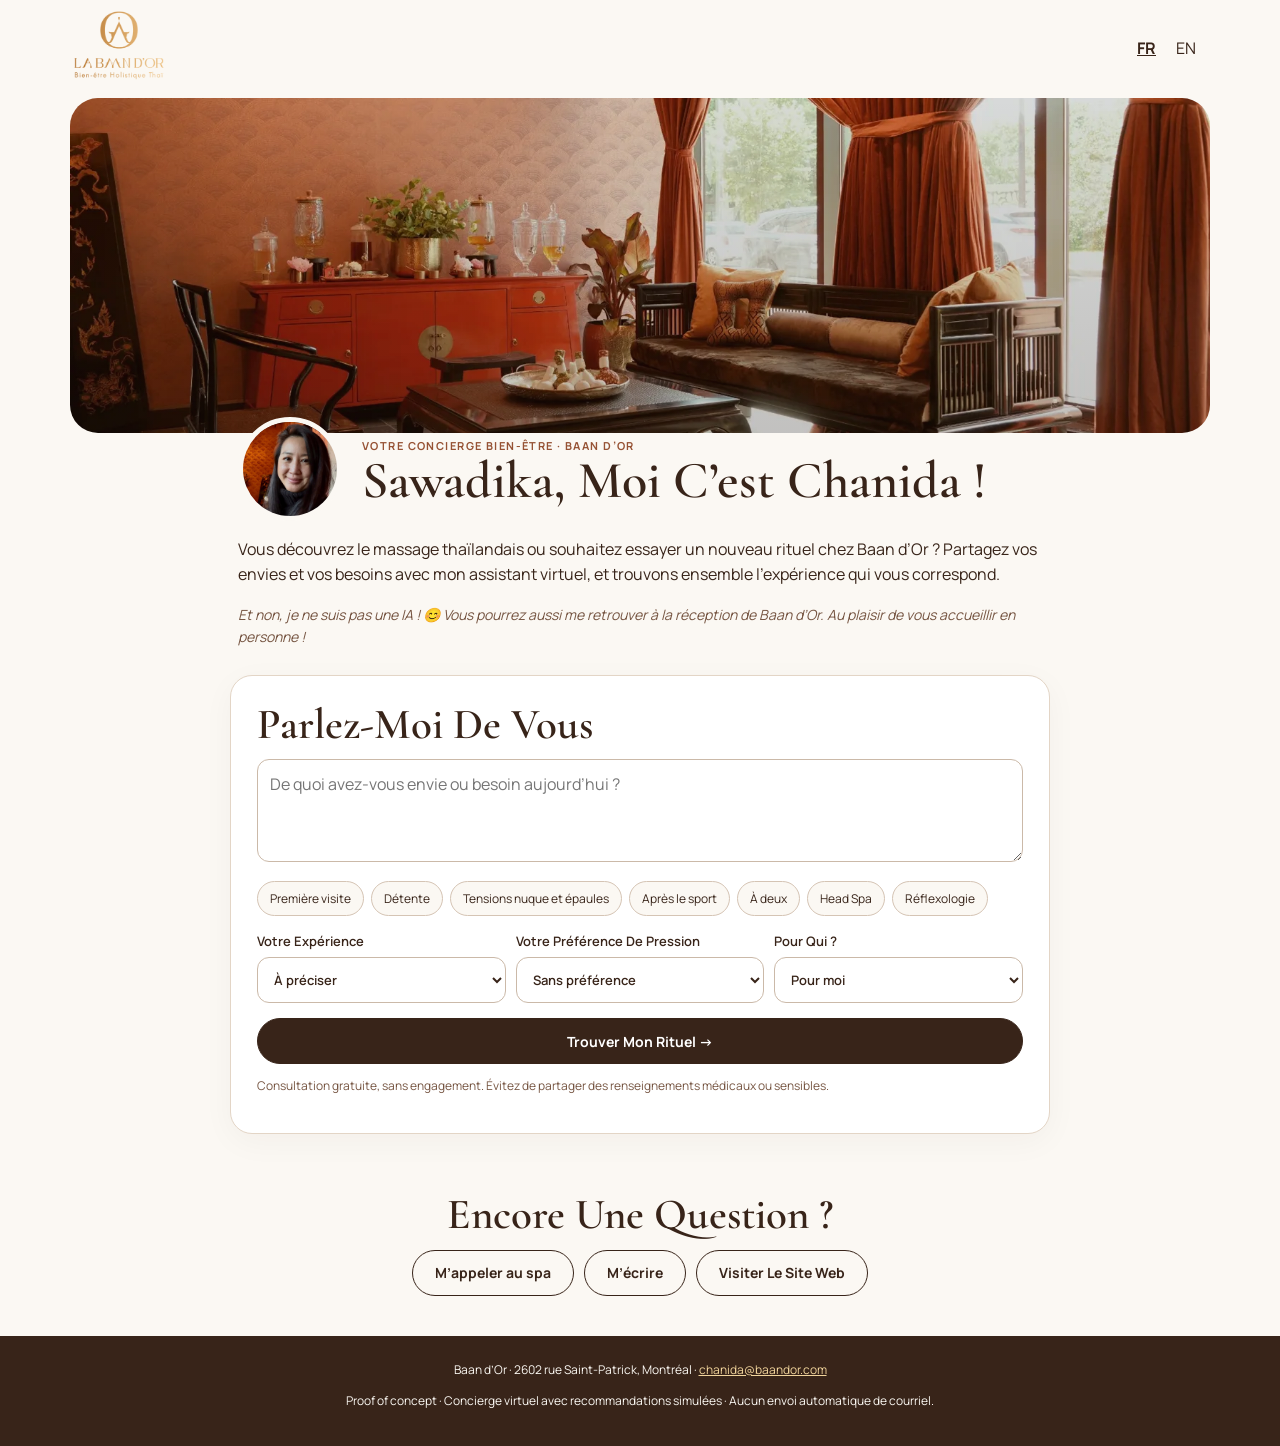
==== commit ab8c9bc8: "Add files via upload" ====
--- a/index.html
+++ b/index.html
@@ -1,3 +1 @@
-<!DOCTYPE html>
-
-<html lang="fr"><head><meta charset="utf-8"/><meta content="width=device-width, initial-scale=1" name="viewport"/><title>Spa et massage thaïlandais à Montréal | Baan d’Or</title><meta content="Découvrez les massages thaïlandais et rituels de bien-être Baan d’Or à Montréal. Réservez votre soin ou explorez nos forfaits." name="description"/><meta content="noindex,nofollow" name="robots"/><link href="https://baandor.com/" rel="canonical"/><link href="https://baandor.com/" hreflang="fr-CA" rel="alternate"/><link href="https://baandor.com/en/" hreflang="en-CA" rel="alternate"/><meta content="Spa et massage thaïlandais à Montréal | Baan d’Or" property="og:title"/><meta content="Découvrez les massages thaïlandais et rituels de bien-être Baan d’Or à Montréal. Réservez votre soin ou explorez nos forfaits." property="og:description"/><meta content="https://baandor.com/assets/social.jpg" property="og:image"/><meta content="1200" property="og:image:width"/><meta content="630" property="og:image:height"/><meta content="Salon du spa Baan d’Or" property="og:image:alt"/><meta content="https://baandor.com/" property="og:url"/><meta content="website" property="og:type"/><meta content="fr_CA" property="og:locale"/><meta content="summary_large_image" name="twitter:card"/><link href="https://fonts.googleapis.com" rel="preconnect"/><link crossorigin="" href="https://fonts.gstatic.com" rel="preconnect"/><link href="https://fonts.googleapis.com/css2?family=Cormorant+Garamond:wght@500;600&amp;family=Manrope:wght@400;500;600;700&amp;display=swap" rel="stylesheet"/><link href="v14-base.css?v=16" rel="stylesheet"/><script defer="" src="analytics.js?v=16"></script><script defer="" src="forms-v11.js?v=16"></script><script defer="" src="quick-data.js?v=18"></script><script defer="" src="v13.js?v=18"></script><script type="application/ld+json">{"@context": "https://schema.org", "@graph": [{"@type": "DaySpa", "@id": "https://baandor.com/#spa", "name": "Baan d’Or", "url": "https://baandor.com/", "telephone": "+1-438-380-2229", "address": {"@type": "PostalAddress", "streetAddress": "2602 rue Saint-Patrick", "addressLocality": "Montréal", "addressRegion": "QC", "addressCountry": "CA"}, "image": "https://baandor.com/assets/social.jpg", "sameAs": ["https://www.facebook.com/profile.php?id=61591302726069", "https://www.instagram.com/la_baan_d_or/", "https://www.fresha.com/a/la-baan-dor-montreal-montreal-2602-rue-saint-patrick-btpmv1n1"]}, {"@type": "WebPage", "@id": "https://baandor.com/#webpage", "url": "https://baandor.com/", "name": "Spa et massage thaïlandais à Montréal | Baan d’Or", "description": "Découvrez les massages thaïlandais et rituels de bien-être Baan d’Or à Montréal. Réservez votre soin ou explorez nos forfaits.", "inLanguage": "fr-CA", "about": {"@id": "https://baandor.com/#spa"}}]}</script><link href="v15-layout.css?v=16" rel="stylesheet"/><link href="v16.css?v=16" rel="stylesheet"/><link href="v17.css?v=17-ready" rel="stylesheet"/><link rel="stylesheet" href="v18.css?v=18"/><script defer src="v18.js?v=18"></script></head><body><header><a class="promo" href="https://www.fresha.com/a/la-baan-dor-montreal-montreal-2602-rue-saint-patrick-btpmv1n1/packages" rel="noopener noreferrer" target="_blank"><span class="">Prolongez l’expérience Baan d’Or. 3 séances à partir de 390 $.</span><span class="promo-cta">Découvrir la Trilogie</span></a><nav><a class="logo" href="index.html"><img alt="La Baan d’Or – Bien-être holistique thaï" decoding="async" height="74" src="assets/logo.webp" width="96"/></a><div class="nav-menu" id="nav-menu"><details class="treatment-menu"><summary><span class="">Soins</span></summary><div class="treatment-dropdown"><a href="treatments.html"><span class="">Tous les soins</span></a><a href="treatment-1.html"><span class="">Le Rituel Signature Baan d’Or</span></a><a href="treatment-2.html"><span class="">L’Héritage Royal Thaï</span></a><a href="treatment-3.html"><span class="">L’Art du Bien-Être Sur Mesure</span></a><a href="treatment-4.html"><span class="">Le Rituel Thaï aux Huiles Aromatiques</span></a><a href="treatment-5.html"><span class="">Le Rituel de la Couronne d’Or</span></a><a href="treatment-6.html"><span class="">Le Rituel Sérénité Thaï</span></a><a href="treatment-7.html"><span class="">Le Rituel Ancestral Sri La-Ong Osot</span></a><a href="treatment-8.html"><span class="">Le Rituel Nuad Yiab</span></a><a href="treatment-9.html"><span class="">Le Rituel Éclat Royal</span></a></div></details><a class="navlink" href="packages.html">Forfaits</a><a class="navlink" href="notre-equipe.html">Notre équipe</a><a class="navlink" href="corporate.html">Corporatif</a><a class="navlink" href="products.html">Produits</a><a class="navlink" href="a-propos.html">À propos</a><a class="navlink" href="contact.html">Contactez-nous</a></div><a class="btn" href="https://www.fresha.com/a/la-baan-dor-montreal-montreal-2602-rue-saint-patrick-btpmv1n1/booking?menu=true&amp;share=true&amp;pId=3010365&amp;dppub=true" rel="noopener noreferrer" target="_blank"><span class="">Réserver</span></a><a class="lang-switch" href="en/index.html" hreflang="en" lang="en">EN</a><button aria-controls="nav-menu" aria-expanded="false" class="mobile-menu" type="button"><span class="">Menu</span> <span aria-hidden="true">☰</span></button></nav></header><main><div aria-label="Baan d’Or offers / Offres Baan d’Or" class="hero-frame" role="region"><div class="hero" data-slide="0" style="--mobile-position:center"><div class="copy"><p class="eyebrow">BAAN D’OR · MONTRÉAL</p><h1><span class="">L’Art ancestral du bien-être thaïlandais</span></h1><p><span class="">Des rituels d’exception. Un savoir-faire ancestral. Découvrez une expérience de massage thaïlandais haut de gamme au cœur de Montréal.</span></p><a class="btn" href="https://www.fresha.com/a/la-baan-dor-montreal-montreal-2602-rue-saint-patrick-btpmv1n1/booking?menu=true&amp;share=true&amp;pId=3010365&amp;dppub=true" rel="noopener noreferrer" target="_blank"><span class="">Réserver maintenant</span></a><a class="btn secondary" href="treatments.html"><span class="">Découvrir nos soins</span></a></div><img alt="L’art ancestral du bien-être thaïlandais" decoding="async" fetchpriority="high" height="1066" loading="eager" src="assets/photo-0.webp" width="1600"/></div><div class="hero" data-slide="1" hidden="" style="--mobile-position:center"><div class="copy"><p class="eyebrow">BAAN D’OR · MONTRÉAL</p><h2><span class="">L’Initiation Dorée</span></h2><p><span class="">30 minutes offertes : profitez de 90 minutes au prix de 60 lors de votre première visite. Au choix : Le Rituel Signature Baan d’Or ou L’Héritage Royal Thaï.</span></p><a class="btn" href="tel:+14383802229">Appelez-nous</a></div><img alt="L’Initiation Dorée" decoding="async" height="1600" loading="lazy" src="assets/photo-1.webp" width="1066"/></div><div class="hero" data-slide="2" hidden="" style="--mobile-position:center"><div class="copy"><p class="eyebrow">BAAN D’OR · MONTRÉAL</p><h2><span class="">Privilège Fidélité</span></h2><p><span class="">9 visites. La 10ᵉ offerte : profitez d’une séance de 90 minutes.</span></p><a class="btn" href="https://www.fresha.com/a/la-baan-dor-montreal-montreal-2602-rue-saint-patrick-btpmv1n1/booking?menu=true&amp;share=true&amp;pId=3010365&amp;dppub=true" rel="noopener noreferrer" target="_blank"><span class="">Réserver mon prochain soin</span></a></div><img alt="Privilège Fidélité" decoding="async" height="1600" loading="lazy" src="assets/photo-2.webp" width="1066"/></div><div class="hero" data-slide="3" hidden="" style="--mobile-position:center"><div class="copy"><p class="eyebrow">BAAN D’OR · MONTRÉAL</p><h2><span class="">L’Essence Duo sur mesure</span></h2><p><span class="">2 soins pour une personne · 90 minutes · 190 $. Composez votre propre rituel de massage thaïlandais.</span></p><a class="btn" href="https://www.fresha.com/a/la-baan-dor-montreal-montreal-2602-rue-saint-patrick-btpmv1n1/booking?menu=true&amp;share=true&amp;pId=3010365&amp;dppub=true" rel="noopener noreferrer" target="_blank"><span class="">Personnaliser mon rituel</span></a></div><img alt="L’Essence Duo sur mesure" decoding="async" height="1600" loading="lazy" src="assets/photo-3.webp" width="1066"/></div><div class="hero" data-slide="4" hidden="" style="--mobile-position:60% center"><div class="copy"><p class="eyebrow">BAAN D’OR · MONTRÉAL</p><h2><span class="">La Trilogie Baan d’Or</span></h2><p>Faites du bien-être un art de vivre. Choisissez 3 séances de 60 ou de 90 minutes, à partir de 390 $.</p><a class="btn" href="https://www.fresha.com/a/la-baan-dor-montreal-montreal-2602-rue-saint-patrick-btpmv1n1/packages" rel="noopener noreferrer" target="_blank">Découvrir la Trilogie</a></div><img alt="La Trilogie Baan d’Or" decoding="async" height="1600" loading="lazy" src="assets/photo-4.webp" width="1066"/></div><div aria-label="Choose a hero banner / Choisir une bannière" class="controls"><button aria-current="true" aria-label="Hero 1 / Bannière 1" data-dot="" onclick="slide(0)" type="button"></button><button aria-current="false" aria-label="Hero 2 / Bannière 2" data-dot="" onclick="slide(1)" type="button"></button><button aria-current="false" aria-label="Hero 3 / Bannière 3" data-dot="" onclick="slide(2)" type="button"></button><button aria-current="false" aria-label="Hero 4 / Bannière 4" data-dot="" onclick="slide(3)" type="button"></button><button aria-current="false" aria-label="Hero 5 / Bannière 5" data-dot="" onclick="slide(4)" type="button"></button><button aria-label="Pause background motion" aria-pressed="false" class="motion" id="motion-toggle" onclick="toggleMotion()" title="Pause / Pause animation" type="button">Ⅱ</button></div></div><section><p class="eyebrow">BAAN D’OR</p><h2><span class="">Notre collection de soins</span></h2><p class="v17-collection-intro">Découvrez l’art du massage thaïlandais à Montréal à travers nos rituels d’exception.</p><div class="grid"><article class="tile v17-treatment-card"><div class="v16-media card-media"><img alt="Massage thaïlandais signature et aromathérapie" decoding="async" height="1600" loading="lazy" src="assets/photo-3.webp" width="1066"/></div><div><h3><span class="">Le Rituel Signature Baan d’Or</span></h3><p class="v17-card-description">Massage thaïlandais aux huiles pour une détente profonde.</p><p class="card-price">60–120 min · Dès 140 $</p><a class="btn secondary" data-quick-view="1" href="treatment-1.html"><span class="">Découvrir</span></a><a class="btn" href="https://www.fresha.com/a/la-baan-dor-montreal-montreal-2602-rue-saint-patrick-btpmv1n1/booking?menu=true&amp;share=true&amp;pId=3010365&amp;dppub=true&amp;offerItems=sv%3A28000600" rel="noopener noreferrer" target="_blank"><span class="">Réserver</span></a></div></article><article class="tile v17-treatment-card"><div class="v16-media card-media"><img alt="Massage traditionnel thaïlandais" decoding="async" height="1600" loading="lazy" src="assets/photo-4.webp" width="1066"/></div><div><h3><span class="">L’Héritage Royal Thaï</span></h3><p class="v17-card-description">Massage thaïlandais aux huiles pour une détente profonde.</p><p class="card-price">60–120 min · Dès 140 $</p><a class="btn secondary" data-quick-view="1" href="treatment-2.html"><span class="">Découvrir</span></a><a class="btn" href="https://www.fresha.com/a/la-baan-dor-montreal-montreal-2602-rue-saint-patrick-btpmv1n1/booking?menu=true&amp;share=true&amp;pId=3010365&amp;dppub=true&amp;offerItems=sv%3A28000664" rel="noopener noreferrer" target="_blank"><span class="">Réserver</span></a></div></article><article class="tile v17-treatment-card"><div class="v16-media card-media"><img alt="Massage personnalisé" decoding="async" height="1600" loading="lazy" src="assets/photo-5.webp" width="1066"/></div><div><h3><span class="">L’Art du Bien-Être Sur Mesure</span></h3><p class="v17-card-description">Massage thaïlandais aux huiles pour une détente profonde.</p><p class="card-price">90–120 min · Dès 190 $</p><a class="btn secondary" data-quick-view="1" href="treatment-3.html"><span class="">Découvrir</span></a><a class="btn" href="https://www.fresha.com/a/la-baan-dor-montreal-montreal-2602-rue-saint-patrick-btpmv1n1/booking?menu=true&amp;share=true&amp;pId=3010365&amp;dppub=true" rel="noopener noreferrer" target="_blank"><span class="">Réserver</span></a></div></article><article class="tile v17-treatment-card"><div class="v16-media card-media"><img alt="Massage thaïlandais aux huiles aromatiques" decoding="async" height="1600" loading="lazy" src="assets/photo-8.webp" width="1066"/></div><div><h3><span class="">Le Rituel Thaï aux Huiles Aromatiques</span></h3><p class="v17-card-description">Massage thaïlandais aux huiles pour une détente profonde.</p><p class="card-price">60–120 min · Dès 140 $</p><a class="btn secondary" data-quick-view="1" href="treatment-4.html"><span class="">Découvrir</span></a><a class="btn" href="https://www.fresha.com/a/la-baan-dor-montreal-montreal-2602-rue-saint-patrick-btpmv1n1/booking?menu=true&amp;share=true&amp;pId=3010365&amp;dppub=true&amp;offerItems=sv%3A28000398" rel="noopener noreferrer" target="_blank"><span class="">Réserver</span></a></div></article><article class="tile v17-treatment-card"><div class="v16-media card-media"><img alt="Head Spa thaïlandais aux herbes et massage du cuir chevelu" decoding="async" height="1600" loading="lazy" src="assets/photo-1.webp" width="1066"/></div><div><h3><span class="">Le Rituel de la Couronne d’Or</span></h3><p class="v17-card-description">Massage thaïlandais aux huiles pour une détente profonde.</p><p class="card-price">45–60 min · Dès 80 $</p><a class="btn secondary" data-quick-view="1" href="treatment-5.html"><span class="">Découvrir</span></a><a class="btn" href="https://www.fresha.com/a/la-baan-dor-montreal-montreal-2602-rue-saint-patrick-btpmv1n1/booking?menu=true&amp;share=true&amp;pId=3010365&amp;dppub=true" rel="noopener noreferrer" target="_blank"><span class="">Réserver</span></a></div></article><article class="tile v17-treatment-card"><div class="v16-media card-media"><img alt="Massage thaïlandais de la tête, de la nuque et des épaules" decoding="async" height="1600" loading="lazy" src="assets/photo-10.webp" width="1066"/></div><div><h3><span class="">Le Rituel Sérénité Thaï</span></h3><p class="v17-card-description">Massage thaïlandais aux huiles pour une détente profonde.</p><p class="card-price">60–120 min · Dès 140 $</p><a class="btn secondary" data-quick-view="1" href="treatment-6.html"><span class="">Découvrir</span></a><a class="btn" href="https://www.fresha.com/a/la-baan-dor-montreal-montreal-2602-rue-saint-patrick-btpmv1n1/booking?menu=true&amp;share=true&amp;pId=3010365&amp;dppub=true" rel="noopener noreferrer" target="_blank"><span class="">Réserver</span></a></div></article><article class="tile v17-treatment-card"><div class="v16-media card-media"><img alt="Rituel traditionnel de bien-être thaïlandais" decoding="async" height="1600" loading="lazy" src="assets/photo-7.webp" width="1066"/></div><div><h3><span class="">Le Rituel Ancestral Sri La-Ong Osot</span></h3><p class="v17-card-description">Massage thaïlandais aux huiles pour une détente profonde.</p><p class="card-price">90–120 min · Dès 230 $</p><a class="btn secondary" data-quick-view="1" href="treatment-7.html"><span class="">Découvrir</span></a><a class="btn" href="https://www.fresha.com/a/la-baan-dor-montreal-montreal-2602-rue-saint-patrick-btpmv1n1/booking?menu=true&amp;share=true&amp;pId=3010365&amp;dppub=true&amp;offerItems=sv%3A28112658" rel="noopener noreferrer" target="_blank"><span class="">Réserver</span></a></div></article><article class="tile v17-treatment-card"><div class="v16-media card-media"><img alt="Massage thaïlandais avec les pieds" decoding="async" height="1600" loading="lazy" src="assets/photo-9.webp" width="1066"/></div><div><h3><span class="">Le Rituel Nuad Yiab</span></h3><p class="v17-card-description">Massage thaïlandais aux huiles pour une détente profonde.</p><p class="card-price">60–120 min · Dès 140 $</p><a class="btn secondary" data-quick-view="1" href="treatment-8.html"><span class="">Découvrir</span></a><a class="btn" href="https://www.fresha.com/a/la-baan-dor-montreal-montreal-2602-rue-saint-patrick-btpmv1n1/booking?menu=true&amp;share=true&amp;pId=3010365&amp;dppub=true&amp;offerItems=sv%3A28112671" rel="noopener noreferrer" target="_blank"><span class="">Réserver</span></a></div></article><article class="tile v17-treatment-card"><div class="v16-media card-media"><img alt="Spa capillaire et yoga du visage" decoding="async" height="1600" loading="lazy" src="assets/photo-6.webp" width="1066"/></div><div><h3><span class="">Le Rituel Éclat Royal</span></h3><p class="v17-card-description">Massage thaïlandais aux huiles pour une détente profonde.</p><p class="card-price">90 min · Dès 220 $</p><a class="btn secondary" data-quick-view="1" href="treatment-9.html"><span class="">Découvrir</span></a><a class="btn" href="https://www.fresha.com/a/la-baan-dor-montreal-montreal-2602-rue-saint-patrick-btpmv1n1/booking?menu=true&amp;share=true&amp;pId=3010365&amp;dppub=true" rel="noopener noreferrer" target="_blank"><span class="">Réserver</span></a></div></article></div></section><section class="dark"><h2><span class="">Des privilèges à découvrir</span></h2><p class="privilege-intro">Prolongez votre parenthèse de bien-être avec nos forfaits, nos offres exclusives et nos expériences à partager.</p><a class="btn" href="packages.html"><span class="">Voir les forfaits &amp; offres</span></a><a class="btn secondary" href="corporate.html"><span class="">Bien-être corporatif</span></a></section><section class="v16-social"><h2><span class="">L’univers Baan d’Or</span></h2><div class="gallery v16-gallery"><div class="v16-media gallery-media"><img alt="Salon du spa" decoding="async" height="1066" loading="lazy" src="assets/photo-0.webp" width="1600"/></div><div class="v16-media gallery-media"><img alt="Étirement thaïlandais assisté" decoding="async" height="1600" loading="lazy" src="assets/photo-4.webp" width="1066"/></div><div class="v16-media gallery-media"><img alt="Rituel d’accueil des pieds" decoding="async" height="1600" loading="lazy" src="assets/photo-6.webp" width="1066"/></div><div class="v16-media gallery-media"><img alt="Massage thaïlandais en gros plan" decoding="async" height="1600" loading="lazy" src="assets/photo-8.webp" width="1066"/></div><div class="v16-media gallery-media"><img alt="Produits botaniques thaïlandais" decoding="async" height="1600" loading="lazy" src="assets/photo-7.webp" width="1066"/></div></div><p class="v16-social-caption">Entrez dans notre univers de bien-être thaïlandais.</p><div class="v16-social-actions"><a class="btn bronze" href="https://www.instagram.com/la_baan_d_or/" rel="noopener noreferrer" target="_blank"><svg aria-hidden="true" fill="none" height="21" stroke="currentColor" stroke-width="1.7" viewbox="0 0 24 24" width="21"><rect height="18" rx="5" width="18" x="3" y="3"></rect><circle cx="12" cy="12" r="4"></circle><circle cx="17.5" cy="6.5" fill="currentColor" r=".8"></circle></svg> Suivez-nous sur Instagram</a><a class="btn secondary" href="https://www.facebook.com/profile.php?id=61591302726069" rel="noopener noreferrer" target="_blank"><svg aria-hidden="true" fill="currentColor" height="21" viewbox="0 0 24 24" width="21"><path d="M14 21v-8h3l.5-3H14V8c0-1 .4-2 2-2h2V3h-3c-3 0-5 2-5 5v2H7v3h3v8z"></path></svg> Facebook</a></div></section></main><footer class="site-footer"><section aria-label="Infolettre" class="v11-news"><img alt="Salon Baan d’Or" decoding="async" height="1066" loading="lazy" src="assets/photo-0.webp" width="1600"/><div class="v11-news-copy"><p class="eyebrow">LES PRIVILÈGES BAAN D’OR</p><h2>Un peu de bien-être dans votre boîte courriel</h2><p>Recevez nos offres exclusives, nos nouveautés et nos inspirations bien-être.</p><form data-v11-preview=""><div class="v11-news-row"><label>Votre courriel<input autocomplete="email" name="email" placeholder="vous@exemple.com" required="" type="email"/></label><button class="btn" type="submit">Je m’inscris →</button></div><label class="v11-consent"><input name="consent" required="" type="checkbox"/>J’accepte de recevoir les communications marketing de Baan d’Or.</label><p class="v11-note">Désinscription possible à tout moment.</p><p aria-live="polite" class="v11-status" role="status"></p></form></div></section><div class="footer-grid"><div><h2>Baan d’Or</h2><p><span class="">L’art ancestral du bien-être thaïlandais.</span></p><p>2602 rue Saint-Patrick, Montréal<br/><a href="tel:+14383802229">+1 438 380 2229</a></p></div><div><h3><span class="">Explorer</span></h3><a href="treatments.html"><span class="">Soins</span></a><a href="packages.html"><span class="">Forfaits &amp; offres</span></a><a href="gift-cards.html"><span class="">Cartes-cadeaux</span></a><a href="products.html">Nos produits</a></div><div><h3><span class="">Baan d’Or</span></h3><a href="corporate.html"><span class="">Corporatif</span></a><a href="a-propos.html">À propos</a><a href="notre-equipe.html">Notre équipe</a><a href="contact.html">Contactez-nous</a><a href="https://www.instagram.com/la_baan_d_or/" rel="noopener noreferrer" target="_blank"><svg aria-hidden="true" fill="none" height="23" stroke="currentColor" stroke-width="1.8" viewbox="0 0 24 24" width="23"><rect height="18" rx="5" width="18" x="3" y="3"></rect><circle cx="12" cy="12" r="4"></circle><circle cx="17.5" cy="6.5" fill="currentColor" r=".8"></circle></svg> Instagram</a><a class="social-link" href="https://www.facebook.com/profile.php?id=61591302726069" rel="noopener noreferrer" target="_blank"><svg aria-hidden="true" fill="currentColor" height="21" viewbox="0 0 24 24" width="21"><path d="M14 21v-8h3l.5-3H14V8c0-1 .4-2 2-2h2V3h-3c-3 0-5 2-5 5v2H7v3h3v8z"></path></svg> Facebook</a></div></div><small>© Baan d’Or · <span class="">Montréal, Québec</span></small></footer><script defer="" src="site.js?v=16"></script><script defer src="wellness-concierge.js?v=1"></script></body></html>+<!doctype html><html lang="fr"><meta charset="utf-8"><meta name="viewport" content="width=device-width,initial-scale=1"><meta name="robots" content="noindex,nofollow"><meta http-equiv="refresh" content="0; url=chanida/"><title>Baan d’Or – Chanida</title><a href="chanida/">Découvrir le concierge Baan d’Or</a></html>
